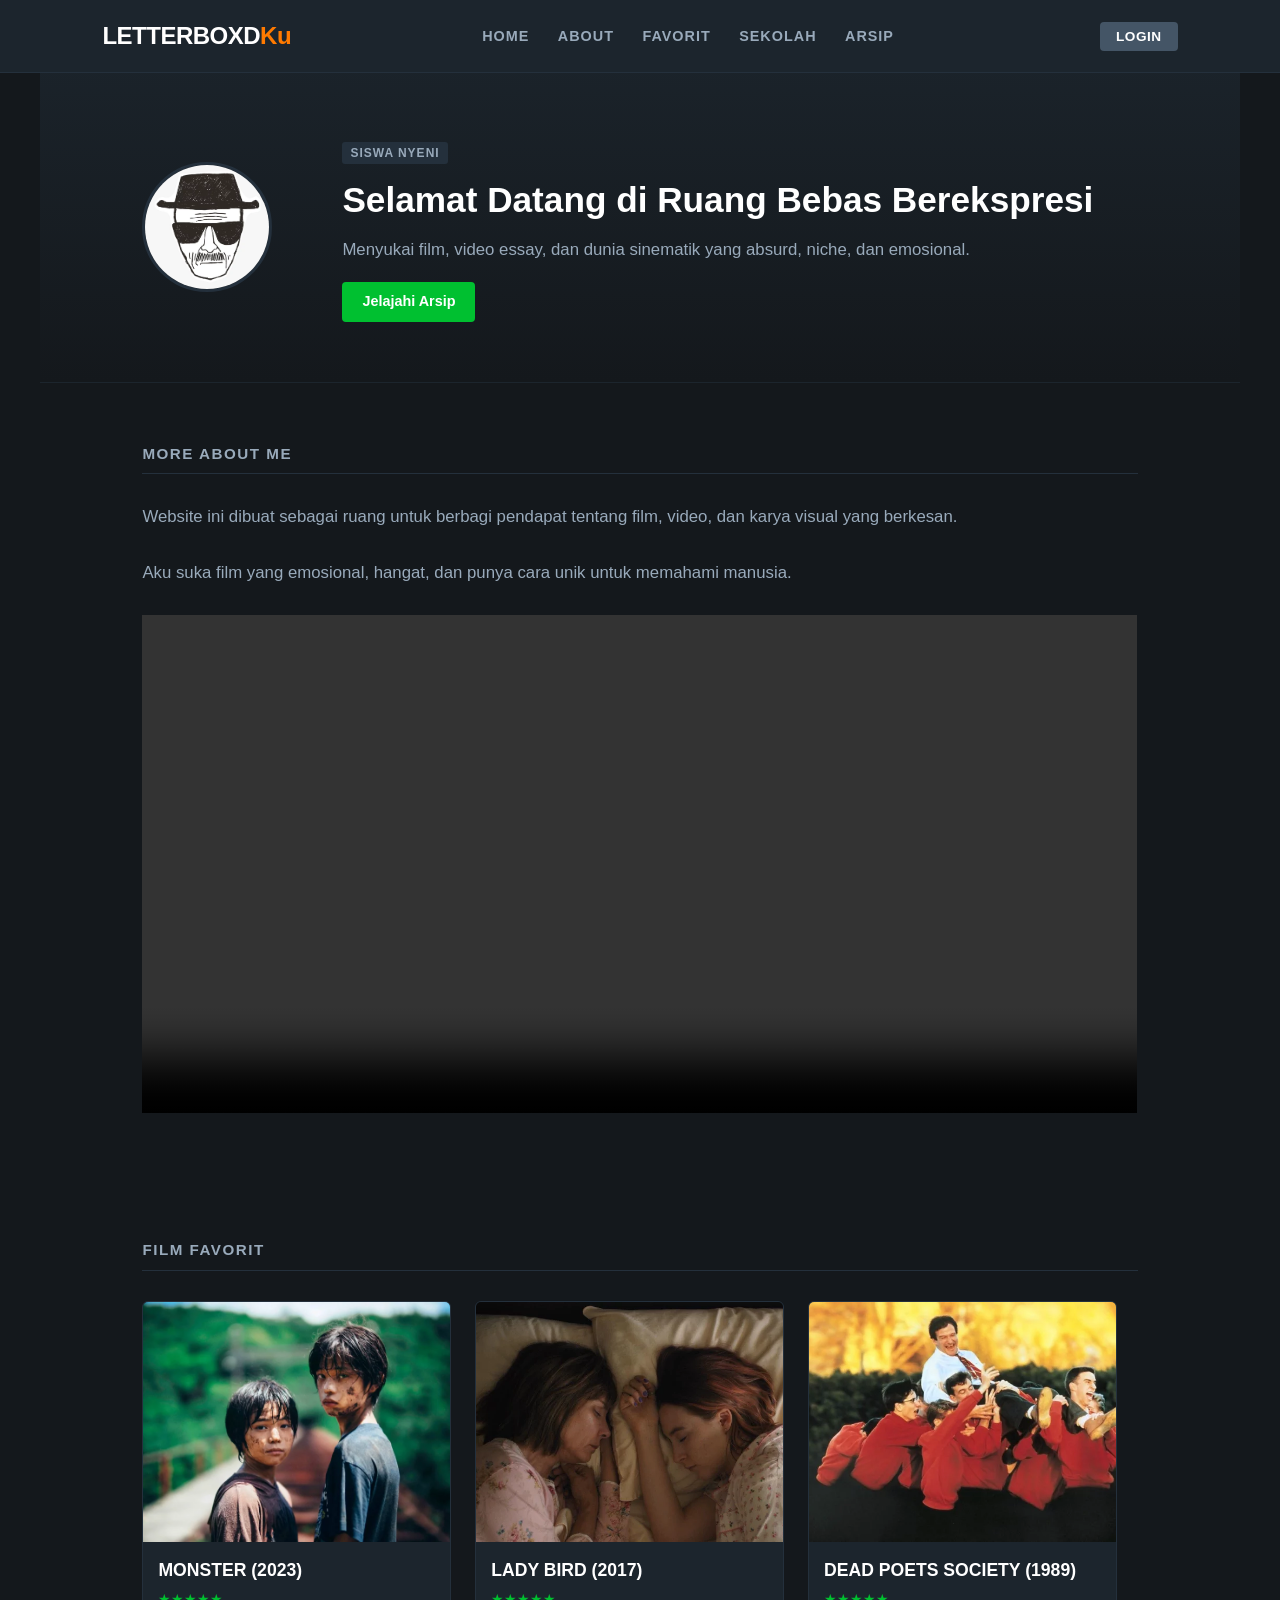
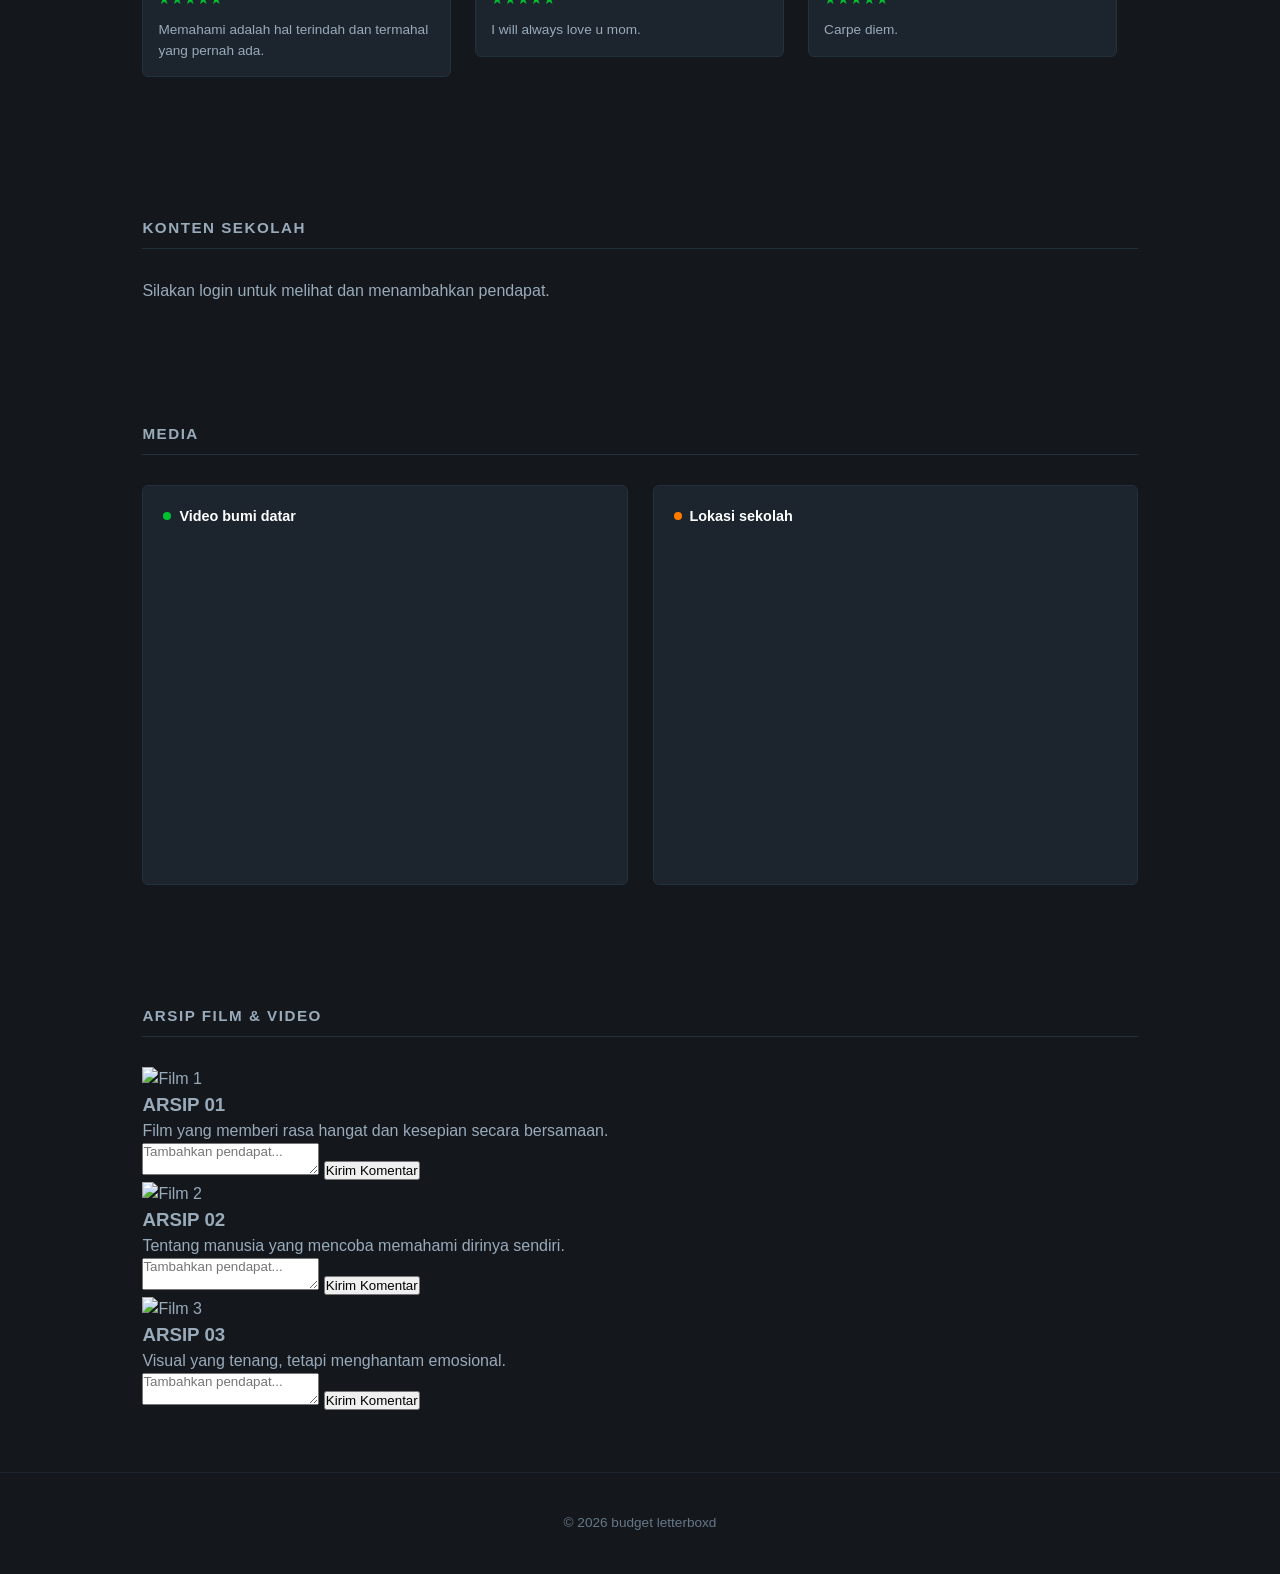
==== index.html @ bbffc4f9 "Update index.html" ====
<!DOCTYPE html>
<html lang="id">
<head>
  <meta charset="UTF-8">
  <meta name="viewport" content="width=device-width, initial-scale=1.0">
  <title>RUANG BEREKSPRESI</title>
  <link rel="stylesheet" href="style.css">
</head>
<body>

  <!-- NAVBAR -->
  <header class="navbar">

    <div class="logo">
      LETTERBOXD<span class="accent-dot">Ku</span>
    </div>

    <nav class="nav-links">
      <a href="#home">Home</a>
      <a href="#aboutme">About</a>
      <a href="#favorite">Favorit</a>
      <a href="#school">Sekolah</a>
      <a href="#archive">Arsip</a>
    </nav>

    <div class="auth-buttons">

      <span
        id="usernameDisplay"
        class="user-info"
        style="margin-right:15px;font-weight:bold;color:#ff9800;"
      ></span>

      <span id="authArea">
        <a href="login/index.html" class="btn-login">
          Login
        </a>
      </span>

    </div>

  </header>

  <!-- HERO -->
  <section id="home" class="hero-section">

    <div class="hero-container">

      <div class="hero-profile-box">
        <img
          src="assets/gambar1.jpg"
          alt="Foto Profil"
          class="profile-img"
        >
      </div>

      <div class="hero-text-box">

        <span class="badge-siswa">
          SISWA NYENI
        </span>

        <h1>
          Selamat Datang di Ruang Bebas Berekspresi
        </h1>

        <p>
          Menyukai film, video essay,
          dan dunia sinematik yang absurd,
          niche, dan emosional.
        </p>

        <a href="#archive" class="btn-primary">
          Jelajahi Arsip
        </a>

      </div>

    </div>

  </section>

  <!-- ABOUT -->
  <section id="aboutme" class="about-section">

    <div class="section-header">
      <h2>MORE ABOUT ME</h2>
    </div>

    <div class="about-content">

      <div class="about-text">
        <p>
          Website ini dibuat sebagai ruang untuk
          berbagi pendapat tentang film, video,
          dan karya visual yang berkesan.
        </p>

        <p>
          Aku suka film yang emosional,
          hangat, dan punya cara unik
          untuk memahami manusia.
        </p>
      </div>

      <div class="about-video">

        <video controls width="100%">
          <source src="assets/video1.mp4" type="video/mp4">
        </video>

      </div>

    </div>

  </section>

  <!-- FILM FAVORIT -->
  <section id="favorite" class="portfolio-section">

    <div class="section-header">
      <h2>FILM FAVORIT</h2>
    </div>

    <div class="portfolio-grid">

      <!-- CARD 1 -->
      <div class="movie-card">

        <div class="poster-wrapper">
          <img src="assets/gambar2.jpg" alt="Monster">

          <div class="poster-overlay">
            <span>Buka Detail</span>
          </div>
        </div>

        <div class="card-details">

          <h3>MONSTER (2023)</h3>

          <div class="rating-stars">
            ★★★★★
          </div>

          <p>
            Memahami adalah hal terindah
            dan termahal yang pernah ada.
          </p>

        </div>

      </div>

      <!-- CARD 2 -->
      <div class="movie-card">

        <div class="poster-wrapper">
          <img src="assets/gambar3.jpg" alt="Lady Bird">

          <div class="poster-overlay">
            <span>Buka Detail</span>
          </div>
        </div>

        <div class="card-details">

          <h3>LADY BIRD (2017)</h3>

          <div class="rating-stars">
            ★★★★★
          </div>

          <p>
            I will always love u mom.
          </p>

        </div>

      </div>

      <!-- CARD 3 -->
      <div class="movie-card">

        <div class="poster-wrapper">
          <img src="assets/gambar4.jpg" alt="Dead Poets Society">

          <div class="poster-overlay">
            <span>Buka Detail</span>
          </div>
        </div>

        <div class="card-details">

          <h3>DEAD POETS SOCIETY (1989)</h3>

          <div class="rating-stars">
            ★★★★★
          </div>

          <p>
            Carpe diem.
          </p>

        </div>

      </div>

    </div>

  </section>

  <!-- KONTEN SEKOLAH -->
  <section id="school" class="school-section">

    <div class="section-header">
      <h2>KONTEN SEKOLAH</h2>
    </div>

    <!-- kalau belum login -->
    <div id="loginWarning" class="login-warning">

      <p>
        Silakan login untuk melihat
        dan menambahkan pendapat.
      </p>

    </div>

    <!-- area login -->
    <div id="schoolArea" style="display:none;">

      <div class="school-video">

        <video controls width="100%">
          <source src="assets/video2.mp4" type="video/mp4">
        </video>

      </div>

      <div class="comment-box">

        <textarea
          id="schoolComment"
          placeholder="Tulis pendapatmu..."
        ></textarea>

        <button onclick="kirimKomentarSekolah()">
          Kirim Pendapat
        </button>

      </div>

      <div
        id="schoolCommentsList"
        class="comments-list"
      ></div>

    </div>

  </section>
  <!-- MEDIA -->
<section id="media" class="media-section">

  <div class="section-header">
    <h2>MEDIA</h2>
  </div>

  <div class="media-container">

    <!-- VIDEO -->
    <div class="media-frame">

      <h3>
        <span class="dot green"></span>
        Video bumi datar
      </h3>

      <div class="responsive-iframe">

        <iframe
          width="100%"
          height="315"
          src="https://www.youtube.com/embed/WkEpw5r_SjQ"
          title="Video Edukasi"
          frameborder="0"
          allowfullscreen
        ></iframe>

      </div>

    </div>

    <!-- MAPS -->
    <div class="media-frame">

      <h3>
        <span class="dot orange"></span>
        Lokasi sekolah
      </h3>

      <div class="responsive-iframe">

        <iframe
          src="https://www.google.com/maps/embed?pb=!1m18!1m12!1m3!1d3952.844431959954!2d110.3910398758877!3d-7.806297377501062!2m3!1f0!2f0!3f0!3m2!1i1024!2i768!4f131!3m3!1m2!1s0x2e7a5765afc739e5%3A0x9afc136372ca6bf5!2sSMA%20Negeri%208%20Yogyakarta!5e0!3m2!1sid!2sid!4v1716300000000!5m2!1sid!2sid"
          width="100%"
          height="315"
          style="border:0;"
          allowfullscreen=""
          loading="lazy"
        ></iframe>

      </div>

    </div>

  </div>

</section>

  <!-- ARSIP -->
  <section id="archive" class="archive-section">

    <div class="section-header">
      <h2>ARSIP FILM & VIDEO</h2>
    </div>

    <div class="archive-grid">

      <!-- CARD -->
      <div class="archive-card">

        <img src="assets/gambar6.jpg" alt="Film 1">

        <h3>ARSIP 01</h3>

        <p>
          Film yang memberi rasa hangat
          dan kesepian secara bersamaan.
        </p>

        <textarea
          placeholder="Tambahkan pendapat..."
        ></textarea>

        <button>Kirim Komentar</button>

      </div>

      <!-- CARD -->
      <div class="archive-card">

        <img src="assets/gambar7.jpg" alt="Film 2">

        <h3>ARSIP 02</h3>

        <p>
          Tentang manusia yang mencoba
          memahami dirinya sendiri.
        </p>

        <textarea
          placeholder="Tambahkan pendapat..."
        ></textarea>

        <button>Kirim Komentar</button>

      </div>

      <!-- CARD -->
      <div class="archive-card">

        <img src="assets/gambar8.jpg" alt="Film 3">

        <h3>ARSIP 03</h3>

        <p>
          Visual yang tenang,
          tetapi menghantam emosional.
        </p>

        <textarea
          placeholder="Tambahkan pendapat..."
        ></textarea>

        <button>Kirim Komentar</button>

      </div>

    </div>

  </section>

  <!-- FOOTER -->
  <footer class="main-footer">

    <p>
      © 2026 budget letterboxd
    </p>

  </footer>

  <!-- WELCOME -->
  <script src="login/js/welcome.js"></script>

  <!-- LOGIN CONTENT -->
  <script>

    const user = localStorage.getItem("username");

    const schoolArea =
      document.getElementById("schoolArea");

    const loginWarning =
      document.getElementById("loginWarning");

    // cek login
    if (user) {

      schoolArea.style.display = "block";
      loginWarning.style.display = "none";

    }

    // komentar dummy
    function kirimKomentarSekolah() {

      const commentInput =
        document.getElementById("schoolComment");

      const commentsList =
        document.getElementById("schoolCommentsList");

      if (commentInput.value.trim() === "") {
        return;
      }

      const comment = document.createElement("div");

      comment.classList.add("comment-item");

      comment.innerHTML = `
        <strong>${user}</strong>
        <p>${commentInput.value}</p>
      `;

      commentsList.prepend(comment);

      commentInput.value = "";

    }

  </script>

</body>
</html>
---- style.css ----
/* RESET & GLOBAL STYLES */
* {
  margin: 0;
  padding: 0;
  box-sizing: border-box;
  font-family: -apple-system, BlinkMacSystemFont, "Segoe UI", Roboto, Helvetica, Arial, sans-serif;
  scroll-behavior: smooth;
}

body {
  background-color: #14181c;
  color: #9ab;
  line-height: 1.5;
}

/* NAVBAR STYLE (Letterboxd Style) */
.navbar {
  position: fixed;
  top: 0;
  width: 100%;
  background-color: #1c252d;
  display: flex;
  justify-content: space-between;
  align-items: center;
  padding: 18px 8%;
  z-index: 9999;
  border-bottom: 1px solid #24303c;
}

.logo {
  font-size: 1.5rem;
  font-weight: 800;
  color: #ffffff;
  letter-spacing: -0.5px;
}

.accent-dot {
  color: #ff7a00;
}

.nav-links a {
  text-decoration: none;
  color: #9ab;
  margin: 0 12px;
  font-weight: 600;
  font-size: 0.9rem;
  text-transform: uppercase;
  letter-spacing: 1px;
  transition: color 0.2s;
}

.nav-links a:hover {
  color: #ffffff;
}

.auth-buttons {
  display: flex;
  align-items: center;
}

.user-info {
  color: #ffffff;
  font-size: 0.9rem;
  margin-right: 15px;
  font-weight: 500;
}

.btn-login, .nav-cta {
  background-color: #445566;
  color: #ffffff;
  text-decoration: none;
  padding: 7px 16px;
  border-radius: 4px;
  font-size: 0.85rem;
  font-weight: 600;
  text-transform: uppercase;
  letter-spacing: 0.5px;
  border: none;
  cursor: pointer;
  transition: background-color 0.2s;
}

.btn-login:hover, .nav-cta:hover {
  background-color: #556677;
}

/* HERO SECTION */
.hero-section {
  padding: 140px 8% 60px 8%;
  background: linear-gradient(180deg, #1c252d 0%, #14181c 100%);
  border-bottom: 1px solid #1c252d;
}

.hero-container {
  display: table;
  width: 100%;
}

.hero-profile-box {
  display: table-cell;
  vertical-align: middle;
  width: 160px;
}

.profile-img {
  width: 130px;
  height: 130px;
  border-radius: 50%;
  object-fit: cover;
  border: 3px solid #24303c;
}

.hero-text-box {
  display: table-cell;
  vertical-align: middle;
  padding-left: 40px;
}

.badge-siswa {
  font-size: 0.75rem;
  background-color: #24303c;
  color: #9ab;
  padding: 4px 8px;
  border-radius: 3px;
  font-weight: 700;
  letter-spacing: 1px;
}

.hero-text-box h1 {
  color: #ffffff;
  margin: 10px 0;
  font-size: 2.2rem;
  font-weight: 700;
}

.hero-text-box p {
  max-width: 700px;
  color: #9ab;
  margin-bottom: 20px;
  font-size: 1.05rem;
}

.btn-primary {
  display: inline-block;
  background-color: #00c030;
  color: #ffffff;
  text-decoration: none;
  padding: 9px 20px;
  border-radius: 4px;
  font-weight: 600;
  font-size: 0.9rem;
  transition: background-color 0.2s;
}

.btn-primary:hover {
  background-color: #00b02a;
}

/* STRUCTURAL SECTIONS */
section {
  padding: 60px 8%;
  max-width: 1200px;
  margin: 0 auto;
}

.section-header {
  border-bottom: 1px solid #24303c;
  margin-bottom: 30px;
  padding-bottom: 8px;
}

.section-header h2 {
  font-size: 0.95rem;
  color: #9ab;
  letter-spacing: 1.5px;
  font-weight: 600;
}

/* ABOUT SECTION */
.about-content {
  display: block;
}

.about-content p {
  font-size: 1.05rem;
  margin-bottom: 30px;
  max-width: 900px;
}

.skills-grid {
  background-color: #1c252d;
  padding: 25px;
  border-radius: 6px;
  border: 1px solid #24303c;
}

.skills-grid h3 {
  color: #ffffff;
  font-size: 0.9rem;
  margin-bottom: 20px;
  letter-spacing: 1px;
}

.skill-item {
  margin-bottom: 15px;
}

.skill-info {
  display: flex;
  justify-content: space-between;
  font-size: 0.85rem;
  margin-bottom: 5px;
  color: #9ab;
}

.skill-track {
  background-color: #14181c;
  height: 8px;
  border-radius: 4px;
  overflow: hidden;
}

.skill-progress {
  height: 100%;
}

.orange-bar { background-color: #e07a3e; }
.green-bar { background-color: #4b9e6b; }

/* PORTFOLIO SECTION (Letterboxd Film Grid Style) */
.portfolio-grid {
  display: block;
  text-align: left;
}

.movie-card {
  display: inline-block;
  width: 31%;
  margin-right: 2%;
  vertical-align: top;
  background-color: #1c252d;
  border-radius: 6px;
  overflow: hidden;
  border: 1px solid #24303c;
  margin-bottom: 20px;
}

.movie-card:nth-child(3n) {
  margin-right: 0;
}

.poster-wrapper {
  position: relative;
  width: 100%;
  height: 240px;
  background-color: #24303c;
  cursor: pointer;
}

.poster-wrapper img {
  width: 100%;
  height: 100%;
  object-fit: cover;
}

.poster-overlay {
  position: absolute;
  top: 0; left: 0; width: 100%; height: 100%;
  background-color: rgba(0, 192, 48, 0.2);
  display: flex;
  justify-content: center;
  align-items: center;
  opacity: 0;
  transition: opacity 0.2s;
}

.poster-wrapper:hover .poster-overlay {
  opacity: 1;
}

.poster-overlay span {
  color: #ffffff;
  background-color: rgba(20, 24, 28, 0.9);
  padding: 6px 12px;
  border-radius: 4px;
  font-size: 0.8rem;
  font-weight: 600;
}

.card-details {
  padding: 15px;
}

.card-details h3 {
  color: #ffffff;
  font-size: 1.1rem;
  margin-bottom: 5px;
}

.rating-stars {
  color: #00c030;
  font-size: 0.9rem;
  margin-bottom: 10px;
}

.heart-icon {
  color: #ff7a00;
  margin-left: 5px;
}

.card-details p {
  font-size: 0.85rem;
  color: #9ab;
}

/* MEDIA SECTION */
.media-container {
  display: flex;
  gap: 25px;
}

.media-frame {
  flex: 1;
  background-color: #1c252d;
  padding: 20px;
  border-radius: 6px;
  border: 1px solid #24303c;
}

.media-frame h3 {
  color: #ffffff;
  font-size: 0.9rem;
  margin-bottom: 15px;
  display: flex;
  align-items: center;
}

.dot {
  width: 8px;
  height: 8px;
  border-radius: 50%;
  display: inline-block;
  margin-right: 8px;
}

.dot.green { background-color: #00c030; }
.dot.orange { background-color: #ff7a00; }

.responsive-iframe {
  position: relative;
  width: 100%;
  overflow: hidden;
  border-radius: 4px;
}

/* CONTACT SECTION */
.contact-box {
  background-color: #1c252d;
  padding: 30px;
  border-radius: 6px;
  border: 1px solid #24303c;
}

.letterboxd-form {
  display: flex;
  flex-direction: column;
  gap: 15px;
}

.input-row {
  display: flex;
  gap: 15px;
}

.letterboxd-form input, .letterboxd-form textarea {
  background-color: #14181c;
  border: 1px solid #24303c;
  color: #ffffff;
  padding: 12px;
  border-radius: 4px;
  outline: none;
  font-size: 0.95rem;
}

.input-row input {
  flex: 1;
}

.letterboxd-form input:focus, .letterboxd-form textarea:focus {
  border-color: #445566;
}

.btn-submit-form {
  background-color: #00c030;
  color: white;
  border: none;
  padding: 12px;
  border-radius: 4px;
  font-weight: 600;
  cursor: pointer;
  align-self: flex-end;
  padding-left: 30px;
  padding-right: 30px;
  transition: background-color 0.2s;
}

.btn-submit-form:hover {
  background-color: #00b02a;
}

/* FOOTER */
.main-footer {
  text-align: center;
  padding: 40px 0;
  border-top: 1px solid #1c252d;
  font-size: 0.85rem;
  color: #667788;
}

/* MOBILE RESPONSIVE (Media Query) */
@media (max-width: 768px) {
  .navbar {
    flex-direction: column;
    gap: 12px;
    padding: 15px;
    position: static;
  }
  .hero-section {
    padding-top: 30px;
  }
  .hero-container, .hero-profile-box, .hero-text-box {
    display: block;
    width: 100%;
    text-align: center;
    padding-left: 0;
  }
  .profile-img {
    margin-bottom: 15px;
  }
  .movie-card {
    width: 100%;
    margin-right: 0;
  }
  .media-container {
    flex-direction: column;
  }
  .input-row {
    flex-direction: column;
  }
}
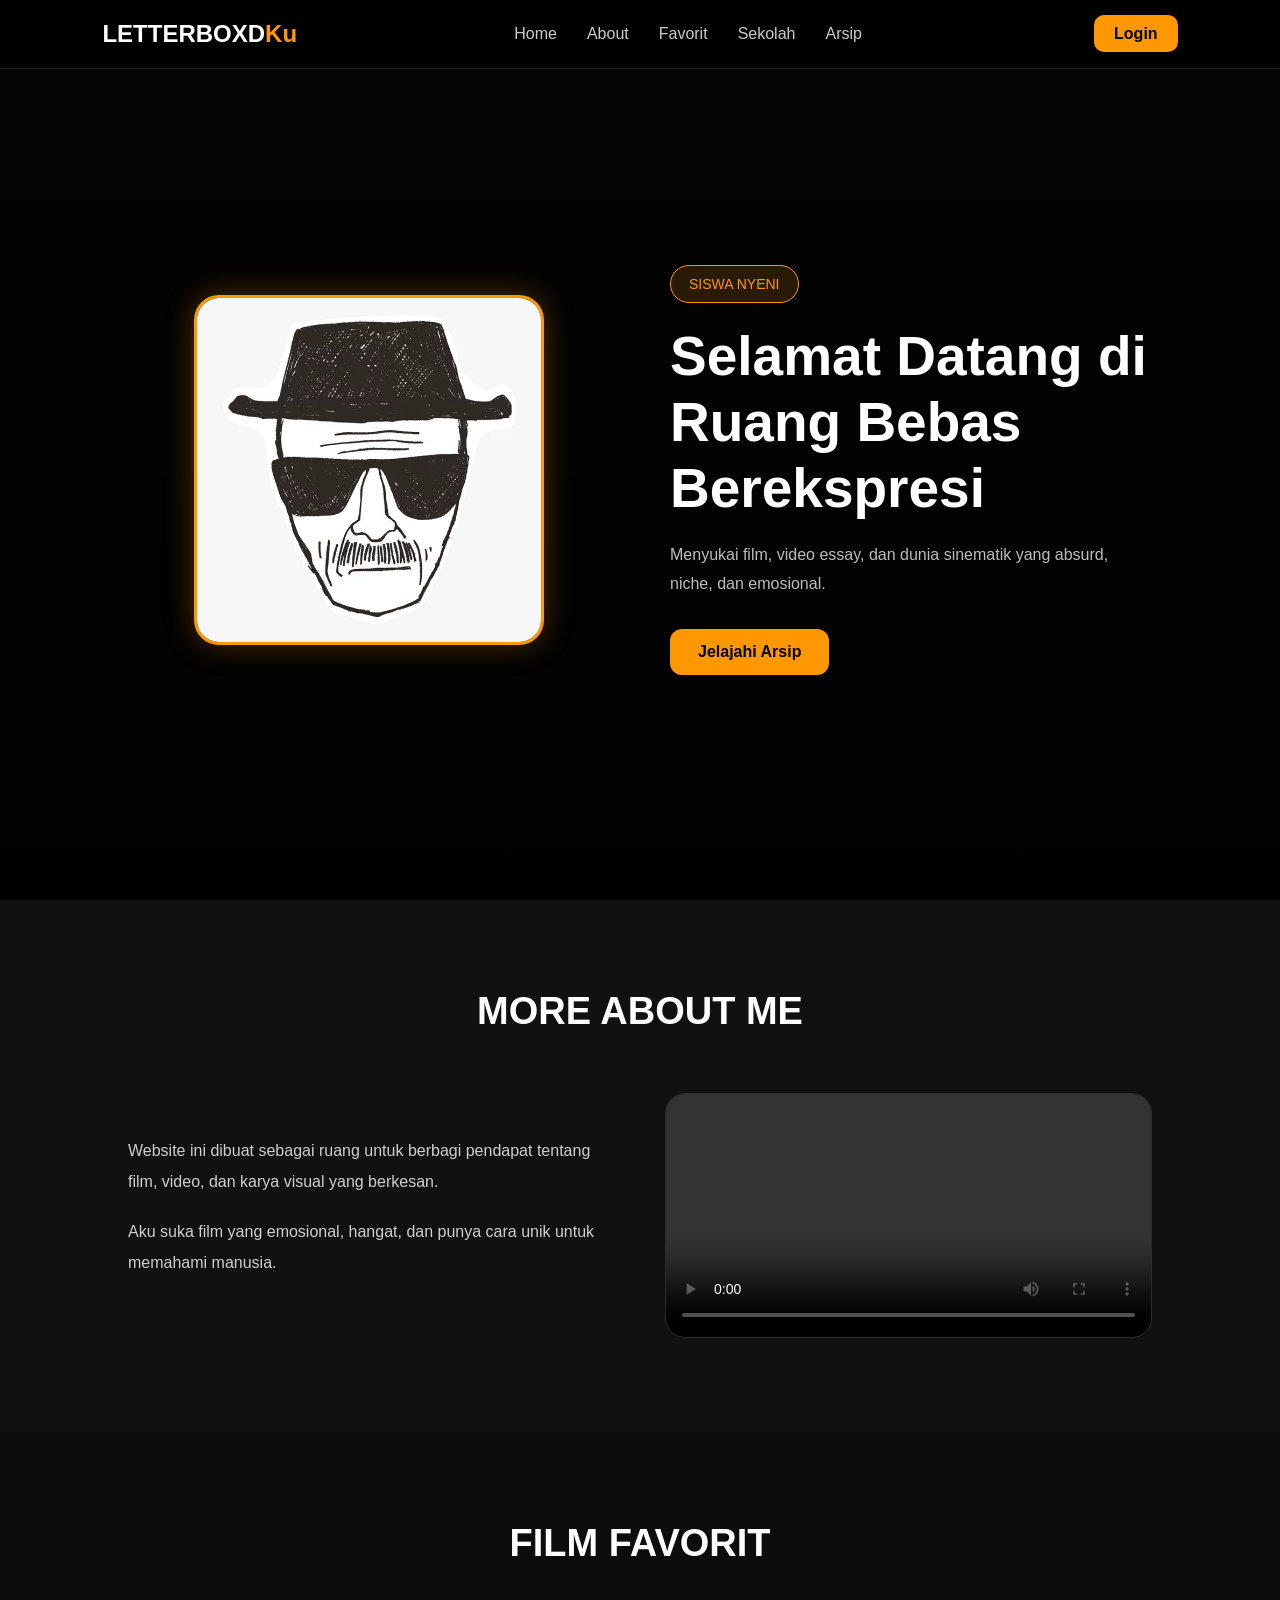
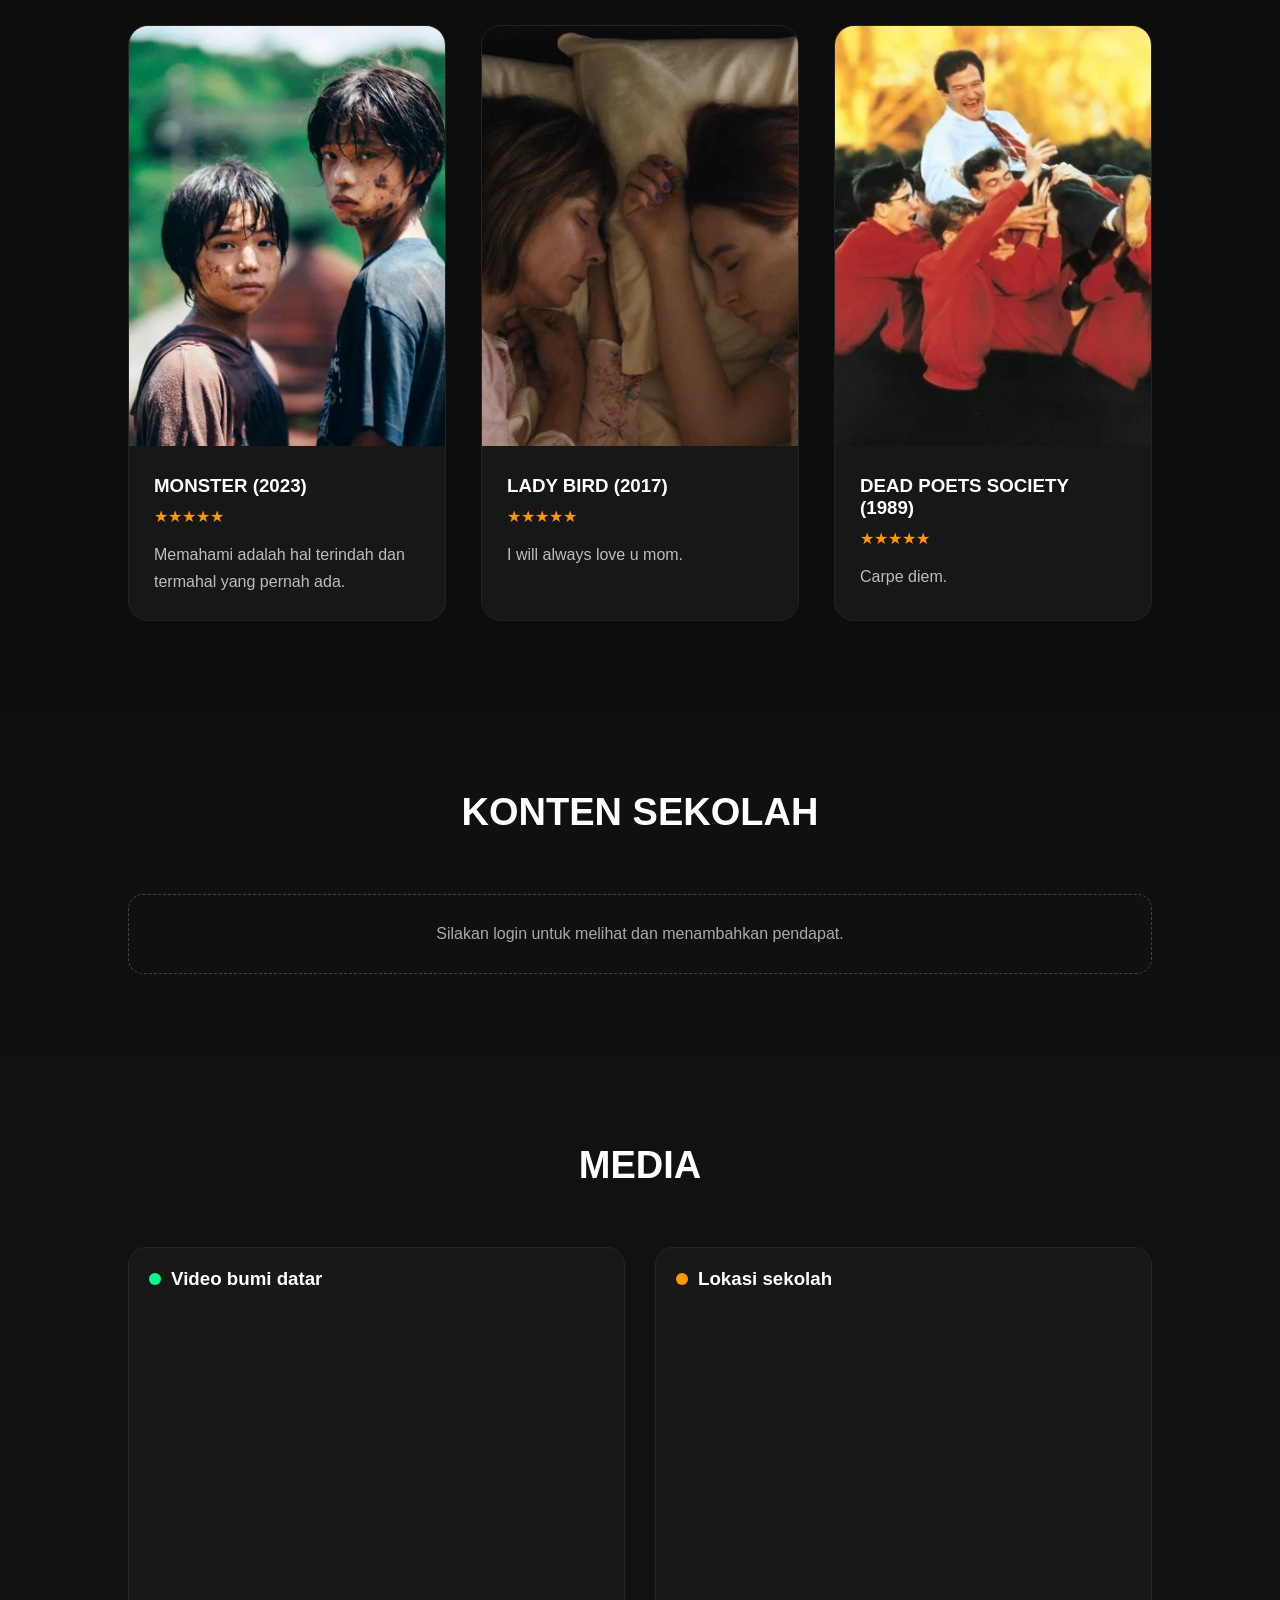
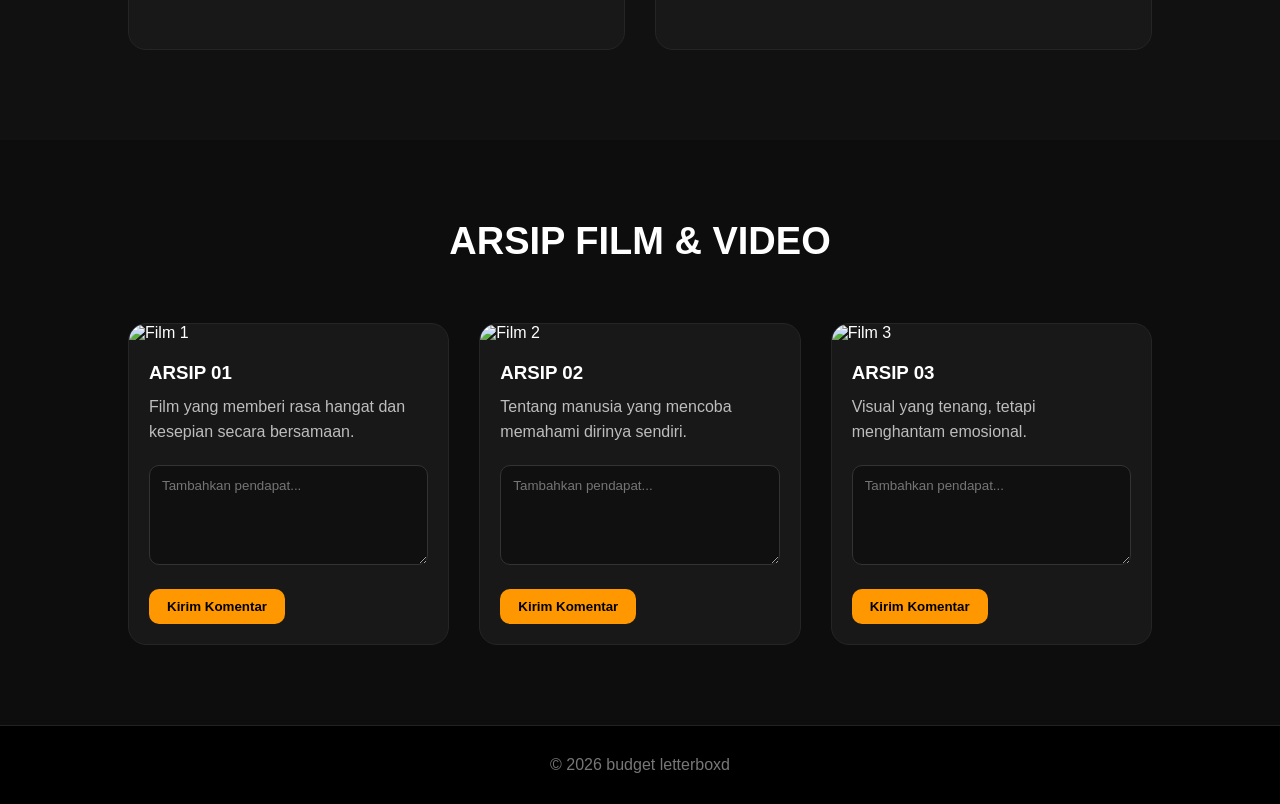
==== commit de6283bf: "Update index.html" ====
--- a/index.html
+++ b/index.html
@@ -125,89 +125,101 @@
     <div class="portfolio-grid">
 
       <!-- CARD 1 -->
-      <div class="movie-card">
-
-        <div class="poster-wrapper">
-          <img src="assets/gambar2.jpg" alt="Monster">
-
-          <div class="poster-overlay">
-            <span>Buka Detail</span>
-          </div>
-        </div>
-
-        <div class="card-details">
-
-          <h3>MONSTER (2023)</h3>
-
-          <div class="rating-stars">
-            ★★★★★
-          </div>
-
-          <p>
-            Memahami adalah hal terindah
-            dan termahal yang pernah ada.
-          </p>
-
-        </div>
-
-      </div>
+     <div class="movie-card">
+
+  <div
+    class="poster-wrapper"
+    onclick="openPopup('assets/gambar2.jpg', 'assets/suara1.mp3')"
+  >
+
+    <img src="assets/gambar2.jpg" alt="Monster">
+
+    <div class="poster-overlay">
+      <span>Buka Detail</span>
+    </div>
+
+  </div>
+
+  <div class="card-details">
+
+    <h3>MONSTER (2023)</h3>
+
+    <div class="rating-stars">
+      ★★★★★
+    </div>
+
+    <p>
+      Memahami adalah hal terindah
+      dan termahal yang pernah ada.
+    </p>
+
+  </div>
+
+</div>
 
       <!-- CARD 2 -->
-      <div class="movie-card">
-
-        <div class="poster-wrapper">
-          <img src="assets/gambar3.jpg" alt="Lady Bird">
-
-          <div class="poster-overlay">
-            <span>Buka Detail</span>
-          </div>
-        </div>
-
-        <div class="card-details">
-
-          <h3>LADY BIRD (2017)</h3>
-
-          <div class="rating-stars">
-            ★★★★★
-          </div>
-
-          <p>
-            I will always love u mom.
-          </p>
-
-        </div>
-
-      </div>
+     <div class="movie-card">
+
+  <div
+    class="poster-wrapper"
+    onclick="openPopup('assets/gambar3.jpg', 'assets/suara2.mp3')"
+  >
+
+    <img src="assets/gambar3.jpg" alt="Lady Bird">
+
+    <div class="poster-overlay">
+      <span>Buka Detail</span>
+    </div>
+
+  </div>
+
+  <div class="card-details">
+
+    <h3>LADY BIRD (2017)</h3>
+
+    <div class="rating-stars">
+      ★★★★★
+    </div>
+
+    <p>
+      I will always love u mom.
+    </p>
+
+  </div>
+
+</div>
 
       <!-- CARD 3 -->
-      <div class="movie-card">
-
-        <div class="poster-wrapper">
-          <img src="assets/gambar4.jpg" alt="Dead Poets Society">
-
-          <div class="poster-overlay">
-            <span>Buka Detail</span>
-          </div>
-        </div>
-
-        <div class="card-details">
-
-          <h3>DEAD POETS SOCIETY (1989)</h3>
-
-          <div class="rating-stars">
-            ★★★★★
-          </div>
-
-          <p>
-            Carpe diem.
-          </p>
-
-        </div>
-
-      </div>
-
-    </div>
-
+    <div class="movie-card">
+
+  <div
+    class="poster-wrapper"
+    onclick="openPopup('assets/gambar4.jpg', 'assets/suara3.mp3')"
+  >
+
+    <img src="assets/gambar4.jpg" alt="Dead Poets Society">
+
+    <div class="poster-overlay">
+      <span>Buka Detail</span>
+    </div>
+
+  </div>
+
+  <div class="card-details">
+
+    <h3>DEAD POETS SOCIETY (1989)</h3>
+
+    <div class="rating-stars">
+      ★★★★★
+    </div>
+
+    <p>
+      Carpe diem.
+    </p>
+
+  </div>
+
+</div>
   </section>
 
   <!-- KONTEN SEKOLAH -->
@@ -451,6 +463,61 @@
     }
 
   </script>
+  <!-- POPUP -->
+<div id="popupModal" class="popup-modal">
+
+  <span class="close-popup" onclick="closePopup()">
+    ×
+  </span>
+
+  <img id="popupImage" class="popup-image">
+
+  <audio id="popupAudio"></audio>
+
+</div>
+  <script>
+
+  const popupModal =
+    document.getElementById("popupModal");
+
+  const popupImage =
+    document.getElementById("popupImage");
+
+  const popupAudio =
+    document.getElementById("popupAudio");
+
+  function openPopup(imageSrc, audioSrc) {
+
+    popupModal.style.display = "flex";
+
+    popupImage.src = imageSrc;
+
+    popupAudio.src = audioSrc;
+
+    popupAudio.play();
+
+  }
+
+  function closePopup() {
+
+    popupModal.style.display = "none";
+
+    popupAudio.pause();
+
+    popupAudio.currentTime = 0;
+
+  }
+
+  // close saat klik luar gambar
+  popupModal.addEventListener("click", function(e) {
+
+    if (e.target === popupModal) {
+      closePopup();
+    }
+
+  });
+
+</script>
 
 </body>
 </html>
--- a/style.css
+++ b/style.css
@@ -1,450 +1,838 @@
-/* RESET & GLOBAL STYLES */
+/* =========================
+   GLOBAL
+========================= */
+
 * {
   margin: 0;
   padding: 0;
   box-sizing: border-box;
-  font-family: -apple-system, BlinkMacSystemFont, "Segoe UI", Roboto, Helvetica, Arial, sans-serif;
+
   scroll-behavior: smooth;
+
+  font-family: Arial, Helvetica, sans-serif;
 }
 
 body {
-  background-color: #14181c;
-  color: #9ab;
-  line-height: 1.5;
-}
-
-/* NAVBAR STYLE (Letterboxd Style) */
+
+  background: #0d0d0d;
+
+  color: white;
+
+  overflow-x: hidden;
+}
+
+a {
+  text-decoration: none;
+}
+
+/* =========================
+   NAVBAR
+========================= */
+
 .navbar {
-  position: fixed;
-  top: 0;
+
   width: 100%;
-  background-color: #1c252d;
+
+  padding: 20px 8%;
+
   display: flex;
+
   justify-content: space-between;
   align-items: center;
-  padding: 18px 8%;
-  z-index: 9999;
-  border-bottom: 1px solid #24303c;
+
+  position: fixed;
+
+  top: 0;
+
+  z-index: 1000;
+
+  background: rgba(0,0,0,0.85);
+
+  backdrop-filter: blur(10px);
+
+  border-bottom: 1px solid #1f1f1f;
 }
 
 .logo {
-  font-size: 1.5rem;
-  font-weight: 800;
-  color: #ffffff;
-  letter-spacing: -0.5px;
+
+  font-size: 24px;
+
+  font-weight: bold;
+
+  color: white;
 }
 
 .accent-dot {
-  color: #ff7a00;
+  color: #ff9800;
+}
+
+.nav-links {
+
+  display: flex;
+
+  gap: 30px;
 }
 
 .nav-links a {
-  text-decoration: none;
-  color: #9ab;
-  margin: 0 12px;
-  font-weight: 600;
-  font-size: 0.9rem;
-  text-transform: uppercase;
-  letter-spacing: 1px;
-  transition: color 0.2s;
+
+  color: #ccc;
+
+  transition: 0.3s;
 }
 
 .nav-links a:hover {
-  color: #ffffff;
-}
-
-.auth-buttons {
+  color: #ff9800;
+}
+
+.btn-login {
+
+  padding: 10px 20px;
+
+  background: #ff9800;
+
+  color: black;
+
+  border-radius: 10px;
+
+  font-weight: bold;
+
+  transition: 0.3s;
+}
+
+.btn-login:hover {
+
+  background: #ffb74d;
+
+  transform: translateY(-2px);
+}
+
+/* =========================
+   HERO
+========================= */
+
+.hero-section {
+
+  min-height: 100vh;
+
   display: flex;
+
   align-items: center;
-}
-
-.user-info {
-  color: #ffffff;
-  font-size: 0.9rem;
-  margin-right: 15px;
-  font-weight: 500;
-}
-
-.btn-login, .nav-cta {
-  background-color: #445566;
-  color: #ffffff;
-  text-decoration: none;
-  padding: 7px 16px;
-  border-radius: 4px;
-  font-size: 0.85rem;
-  font-weight: 600;
-  text-transform: uppercase;
-  letter-spacing: 0.5px;
-  border: none;
-  cursor: pointer;
-  transition: background-color 0.2s;
-}
-
-.btn-login:hover, .nav-cta:hover {
-  background-color: #556677;
-}
-
-/* HERO SECTION */
-.hero-section {
-  padding: 140px 8% 60px 8%;
-  background: linear-gradient(180deg, #1c252d 0%, #14181c 100%);
-  border-bottom: 1px solid #1c252d;
+
+  padding: 120px 10% 80px;
+
+  background:
+    linear-gradient(
+      rgba(0,0,0,0.7),
+      rgba(0,0,0,0.9)
+    );
 }
 
 .hero-container {
-  display: table;
+
   width: 100%;
+
+  display: grid;
+
+  grid-template-columns: 1fr 1fr;
+
+  gap: 60px;
+
+  align-items: center;
 }
 
 .hero-profile-box {
-  display: table-cell;
-  vertical-align: middle;
-  width: 160px;
+
+  display: flex;
+
+  justify-content: center;
 }
 
 .profile-img {
-  width: 130px;
-  height: 130px;
-  border-radius: 50%;
+
+  width: 350px;
+  height: 350px;
+
   object-fit: cover;
-  border: 3px solid #24303c;
-}
-
-.hero-text-box {
-  display: table-cell;
-  vertical-align: middle;
-  padding-left: 40px;
+
+  border-radius: 25px;
+
+  border: 3px solid #ff9800;
+
+  box-shadow: 0 0 30px rgba(255,152,0,0.3);
+}
+
+.hero-text-box h1 {
+
+  font-size: 55px;
+
+  line-height: 1.2;
+
+  margin: 20px 0;
+}
+
+.hero-text-box p {
+
+  color: #bdbdbd;
+
+  line-height: 1.8;
+
+  margin-bottom: 30px;
 }
 
 .badge-siswa {
-  font-size: 0.75rem;
-  background-color: #24303c;
-  color: #9ab;
-  padding: 4px 8px;
-  border-radius: 3px;
-  font-weight: 700;
-  letter-spacing: 1px;
-}
-
-.hero-text-box h1 {
-  color: #ffffff;
-  margin: 10px 0;
-  font-size: 2.2rem;
-  font-weight: 700;
-}
-
-.hero-text-box p {
-  max-width: 700px;
-  color: #9ab;
+
+  display: inline-block;
+
+  padding: 10px 18px;
+
+  background: rgba(255,152,0,0.15);
+
+  border: 1px solid #ff9800;
+
+  color: #ff9800;
+
+  border-radius: 30px;
+
+  font-size: 14px;
+}
+
+.btn-primary {
+
+  display: inline-block;
+
+  padding: 14px 28px;
+
+  background: #ff9800;
+
+  color: black;
+
+  font-weight: bold;
+
+  border-radius: 12px;
+
+  transition: 0.3s;
+}
+
+.btn-primary:hover {
+
+  background: #ffb74d;
+
+  transform: translateY(-3px);
+}
+
+/* =========================
+   SECTION GLOBAL
+========================= */
+
+section {
+
+  padding: 90px 10%;
+}
+
+.section-header {
+
+  text-align: center;
+
+  margin-bottom: 60px;
+}
+
+.section-header h2 {
+
+  font-size: 38px;
+
+  color: white;
+}
+
+/* =========================
+   ABOUT
+========================= */
+
+.about-section {
+
+  background: #111111;
+}
+
+.about-content {
+
+  display: grid;
+
+  grid-template-columns: 1fr 1fr;
+
+  gap: 50px;
+
+  align-items: center;
+}
+
+.about-text p {
+
+  color: #cfcfcf;
+
+  line-height: 1.9;
+
   margin-bottom: 20px;
-  font-size: 1.05rem;
-}
-
-.btn-primary {
-  display: inline-block;
-  background-color: #00c030;
-  color: #ffffff;
-  text-decoration: none;
-  padding: 9px 20px;
-  border-radius: 4px;
-  font-weight: 600;
-  font-size: 0.9rem;
-  transition: background-color 0.2s;
-}
-
-.btn-primary:hover {
-  background-color: #00b02a;
-}
-
-/* STRUCTURAL SECTIONS */
-section {
-  padding: 60px 8%;
-  max-width: 1200px;
-  margin: 0 auto;
-}
-
-.section-header {
-  border-bottom: 1px solid #24303c;
-  margin-bottom: 30px;
-  padding-bottom: 8px;
-}
-
-.section-header h2 {
-  font-size: 0.95rem;
-  color: #9ab;
-  letter-spacing: 1.5px;
-  font-weight: 600;
-}
-
-/* ABOUT SECTION */
-.about-content {
-  display: block;
-}
-
-.about-content p {
-  font-size: 1.05rem;
-  margin-bottom: 30px;
-  max-width: 900px;
-}
-
-.skills-grid {
-  background-color: #1c252d;
-  padding: 25px;
-  border-radius: 6px;
-  border: 1px solid #24303c;
-}
-
-.skills-grid h3 {
-  color: #ffffff;
-  font-size: 0.9rem;
-  margin-bottom: 20px;
-  letter-spacing: 1px;
-}
-
-.skill-item {
-  margin-bottom: 15px;
-}
-
-.skill-info {
+}
+
+.about-video video {
+
+  width: 100%;
+
+  border-radius: 20px;
+
+  border: 1px solid #2c2c2c;
+}
+
+/* =========================
+   FAVORITE FILM
+========================= */
+
+.portfolio-section {
+
+  background: #0d0d0d;
+}
+
+.portfolio-grid {
+
+  display: grid;
+
+  grid-template-columns: repeat(auto-fit, minmax(280px, 1fr));
+
+  gap: 35px;
+}
+
+.movie-card {
+
+  background: #171717;
+
+  border-radius: 20px;
+
+  overflow: hidden;
+
+  border: 1px solid #232323;
+
+  transition: 0.3s;
+}
+
+.movie-card:hover {
+
+  transform: translateY(-5px);
+
+  border-color: #ff9800;
+}
+
+.poster-wrapper {
+
+  position: relative;
+
+  overflow: hidden;
+}
+
+.poster-wrapper img {
+
+  width: 100%;
+
+  height: 420px;
+
+  object-fit: cover;
+
+  transition: 0.4s;
+}
+
+.movie-card:hover img {
+  transform: scale(1.05);
+}
+
+.poster-overlay {
+
+  position: absolute;
+
+  inset: 0;
+
+  background: rgba(0,0,0,0.6);
+
   display: flex;
-  justify-content: space-between;
-  font-size: 0.85rem;
-  margin-bottom: 5px;
-  color: #9ab;
-}
-
-.skill-track {
-  background-color: #14181c;
-  height: 8px;
-  border-radius: 4px;
-  overflow: hidden;
-}
-
-.skill-progress {
-  height: 100%;
-}
-
-.orange-bar { background-color: #e07a3e; }
-.green-bar { background-color: #4b9e6b; }
-
-/* PORTFOLIO SECTION (Letterboxd Film Grid Style) */
-.portfolio-grid {
-  display: block;
-  text-align: left;
-}
-
-.movie-card {
-  display: inline-block;
-  width: 31%;
-  margin-right: 2%;
-  vertical-align: top;
-  background-color: #1c252d;
-  border-radius: 6px;
-  overflow: hidden;
-  border: 1px solid #24303c;
-  margin-bottom: 20px;
-}
-
-.movie-card:nth-child(3n) {
-  margin-right: 0;
-}
-
-.poster-wrapper {
-  position: relative;
-  width: 100%;
-  height: 240px;
-  background-color: #24303c;
-  cursor: pointer;
-}
-
-.poster-wrapper img {
-  width: 100%;
-  height: 100%;
-  object-fit: cover;
-}
-
-.poster-overlay {
-  position: absolute;
-  top: 0; left: 0; width: 100%; height: 100%;
-  background-color: rgba(0, 192, 48, 0.2);
-  display: flex;
+
   justify-content: center;
   align-items: center;
+
   opacity: 0;
-  transition: opacity 0.2s;
-}
-
-.poster-wrapper:hover .poster-overlay {
+
+  transition: 0.3s;
+}
+
+.movie-card:hover .poster-overlay {
   opacity: 1;
 }
 
 .poster-overlay span {
-  color: #ffffff;
-  background-color: rgba(20, 24, 28, 0.9);
-  padding: 6px 12px;
-  border-radius: 4px;
-  font-size: 0.8rem;
-  font-weight: 600;
+
+  background: #ff9800;
+
+  color: black;
+
+  padding: 12px 20px;
+
+  border-radius: 10px;
+
+  font-weight: bold;
 }
 
 .card-details {
+
+  padding: 25px;
+}
+
+.card-details h3 {
+
+  margin-bottom: 10px;
+}
+
+.rating-stars {
+
+  color: #ff9800;
+
+  margin-bottom: 15px;
+}
+
+.card-details p {
+
+  color: #bdbdbd;
+
+  line-height: 1.7;
+}
+
+/* =========================
+   MEDIA
+========================= */
+
+.media-section {
+
+  background: #111111;
+}
+
+.media-container {
+
+  display: grid;
+
+  grid-template-columns: repeat(auto-fit, minmax(320px, 1fr));
+
+  gap: 30px;
+}
+
+.media-frame {
+
+  background: #181818;
+
+  border: 1px solid #252525;
+
+  border-radius: 18px;
+
+  overflow: hidden;
+
+  padding: 20px;
+}
+
+.media-frame h3 {
+
+  margin-bottom: 20px;
+
+  display: flex;
+
+  align-items: center;
+
+  gap: 10px;
+}
+
+.dot {
+
+  width: 12px;
+  height: 12px;
+
+  border-radius: 50%;
+}
+
+.green {
+  background: #00ff88;
+}
+
+.orange {
+  background: #ff9800;
+}
+
+.responsive-iframe {
+
+  overflow: hidden;
+
+  border-radius: 15px;
+}
+
+/* =========================
+   FOOTER
+========================= */
+
+.main-footer {
+
+  padding: 30px;
+
+  text-align: center;
+
+  border-top: 1px solid #222;
+
+  background: black;
+
+  color: #777;
+}
+
+/* =========================
+   RESPONSIVE
+========================= */
+
+@media(max-width: 900px) {
+
+  .hero-container,
+  .about-content {
+
+    grid-template-columns: 1fr;
+  }
+
+  .hero-text-box h1 {
+    font-size: 40px;
+  }
+
+  .profile-img {
+
+    width: 280px;
+    height: 280px;
+  }
+
+  .nav-links {
+    display: none;
+  }
+}
+
+
+
+/* ===== COMMENT SECTION ===== */
+
+.comment-box {
+  margin-top: 20px;
+}
+
+.comment-box textarea {
+
+  width: 100%;
+  min-height: 120px;
+
+  background: #1a1a1a;
+  color: white;
+
+  border: 1px solid #333;
+  border-radius: 12px;
+
   padding: 15px;
-}
-
-.card-details h3 {
-  color: #ffffff;
-  font-size: 1.1rem;
-  margin-bottom: 5px;
-}
-
-.rating-stars {
-  color: #00c030;
-  font-size: 0.9rem;
-  margin-bottom: 10px;
-}
-
-.heart-icon {
-  color: #ff7a00;
-  margin-left: 5px;
-}
-
-.card-details p {
-  font-size: 0.85rem;
-  color: #9ab;
-}
-
-/* MEDIA SECTION */
-.media-container {
-  display: flex;
-  gap: 25px;
-}
-
-.media-frame {
-  flex: 1;
-  background-color: #1c252d;
-  padding: 20px;
-  border-radius: 6px;
-  border: 1px solid #24303c;
-}
-
-.media-frame h3 {
-  color: #ffffff;
-  font-size: 0.9rem;
+
+  resize: vertical;
+
+  font-size: 15px;
+
+  outline: none;
+
+  transition: 0.3s;
+}
+
+.comment-box textarea:focus {
+  border-color: #ff9800;
+}
+
+.comment-box button {
+
+  margin-top: 15px;
+
+  padding: 12px 22px;
+
+  background: #ff9800;
+  color: black;
+
+  border: none;
+  border-radius: 10px;
+
+  font-weight: bold;
+  cursor: pointer;
+
+  transition: 0.3s;
+}
+
+.comment-box button:hover {
+
+  background: #ffb547;
+  transform: translateY(-2px);
+
+}
+
+/* ===== COMMENT ITEM ===== */
+
+.comments-list {
+  margin-top: 25px;
+}
+
+.comment-item {
+
+  background: #1b1b1b;
+
+  border: 1px solid #2c2c2c;
+
+  border-radius: 14px;
+
+  padding: 18px;
+
   margin-bottom: 15px;
-  display: flex;
+
+  animation: fadeUp 0.4s ease;
+}
+
+.comment-item strong {
+
+  color: #ff9800;
+
+  display: block;
+
+  margin-bottom: 8px;
+
+  font-size: 15px;
+}
+
+.comment-item p {
+
+  color: #ddd;
+
+  line-height: 1.6;
+
+  font-size: 14px;
+}
+
+/* ===== SCHOOL SECTION ===== */
+
+.school-section {
+
+  padding: 80px 10%;
+
+  background: #101010;
+}
+
+.login-warning {
+
+  text-align: center;
+
+  padding: 30px;
+
+  border: 1px dashed #444;
+
+  border-radius: 15px;
+
+  color: #aaa;
+
+  margin-top: 30px;
+}
+
+/* ===== ARCHIVE ===== */
+
+.archive-section {
+
+  padding: 80px 10%;
+
+  background: #0d0d0d;
+}
+
+.archive-grid {
+
+  display: grid;
+
+  grid-template-columns: repeat(auto-fit, minmax(280px, 1fr));
+
+  gap: 30px;
+}
+
+.archive-card {
+
+  background: #181818;
+
+  border-radius: 18px;
+
+  overflow: hidden;
+
+  border: 1px solid #252525;
+
+  transition: 0.3s;
+}
+
+.archive-card:hover {
+
+  transform: translateY(-5px);
+
+  border-color: #ff9800;
+}
+
+.archive-card img {
+
+  width: 100%;
+  height: 400px;
+
+  object-fit: cover;
+}
+
+.archive-card h3 {
+
+  padding: 20px 20px 10px;
+
+  color: white;
+}
+
+.archive-card p {
+
+  padding: 0 20px 20px;
+
+  color: #bdbdbd;
+
+  line-height: 1.6;
+}
+
+.archive-card textarea {
+
+  width: calc(100% - 40px);
+
+  margin: 0 20px;
+
+  min-height: 100px;
+
+  background: #101010;
+
+  color: white;
+
+  border: 1px solid #333;
+
+  border-radius: 10px;
+
+  padding: 12px;
+
+  resize: vertical;
+}
+
+.archive-card button {
+
+  margin: 20px;
+
+  padding: 10px 18px;
+
+  border: none;
+
+  border-radius: 10px;
+
+  background: #ff9800;
+
+  color: black;
+
+  font-weight: bold;
+
+  cursor: pointer;
+}
+
+/* ===== ANIMATION ===== */
+
+@keyframes fadeUp {
+
+  from {
+    opacity: 0;
+    transform: translateY(10px);
+  }
+
+  to {
+    opacity: 1;
+    transform: translateY(0);
+  }
+}
+/* =========================
+   POPUP MODAL
+========================= */
+
+.popup-modal {
+
+  position: fixed;
+
+  inset: 0;
+
+  background: rgba(0,0,0,0.92);
+
+  display: none;
+
+  justify-content: center;
   align-items: center;
-}
-
-.dot {
-  width: 8px;
-  height: 8px;
-  border-radius: 50%;
-  display: inline-block;
-  margin-right: 8px;
-}
-
-.dot.green { background-color: #00c030; }
-.dot.orange { background-color: #ff7a00; }
-
-.responsive-iframe {
-  position: relative;
-  width: 100%;
-  overflow: hidden;
-  border-radius: 4px;
-}
-
-/* CONTACT SECTION */
-.contact-box {
-  background-color: #1c252d;
-  padding: 30px;
-  border-radius: 6px;
-  border: 1px solid #24303c;
-}
-
-.letterboxd-form {
-  display: flex;
-  flex-direction: column;
-  gap: 15px;
-}
-
-.input-row {
-  display: flex;
-  gap: 15px;
-}
-
-.letterboxd-form input, .letterboxd-form textarea {
-  background-color: #14181c;
-  border: 1px solid #24303c;
-  color: #ffffff;
-  padding: 12px;
-  border-radius: 4px;
-  outline: none;
-  font-size: 0.95rem;
-}
-
-.input-row input {
-  flex: 1;
-}
-
-.letterboxd-form input:focus, .letterboxd-form textarea:focus {
-  border-color: #445566;
-}
-
-.btn-submit-form {
-  background-color: #00c030;
+
+  z-index: 9999;
+
+  animation: fadeIn 0.3s ease;
+}
+
+.popup-image {
+
+  max-width: 85%;
+
+  max-height: 85vh;
+
+  border-radius: 20px;
+
+  border: 3px solid #ff9800;
+
+  box-shadow: 0 0 40px rgba(255,152,0,0.4);
+
+  animation: zoomIn 0.3s ease;
+}
+
+.close-popup {
+
+  position: absolute;
+
+  top: 30px;
+  right: 40px;
+
+  font-size: 45px;
+
   color: white;
-  border: none;
-  padding: 12px;
-  border-radius: 4px;
-  font-weight: 600;
+
   cursor: pointer;
-  align-self: flex-end;
-  padding-left: 30px;
-  padding-right: 30px;
-  transition: background-color 0.2s;
-}
-
-.btn-submit-form:hover {
-  background-color: #00b02a;
-}
-
-/* FOOTER */
-.main-footer {
-  text-align: center;
-  padding: 40px 0;
-  border-top: 1px solid #1c252d;
-  font-size: 0.85rem;
-  color: #667788;
-}
-
-/* MOBILE RESPONSIVE (Media Query) */
-@media (max-width: 768px) {
-  .navbar {
-    flex-direction: column;
-    gap: 12px;
-    padding: 15px;
-    position: static;
-  }
-  .hero-section {
-    padding-top: 30px;
-  }
-  .hero-container, .hero-profile-box, .hero-text-box {
-    display: block;
-    width: 100%;
-    text-align: center;
-    padding-left: 0;
-  }
-  .profile-img {
-    margin-bottom: 15px;
-  }
-  .movie-card {
-    width: 100%;
-    margin-right: 0;
-  }
-  .media-container {
-    flex-direction: column;
-  }
-  .input-row {
-    flex-direction: column;
-  }
-}
+
+  transition: 0.3s;
+}
+
+.close-popup:hover {
+
+  color: #ff9800;
+
+  transform: rotate(90deg);
+}
+
+/* =========================
+   ANIMATION
+========================= */
+
+@keyframes fadeIn {
+
+  from {
+    opacity: 0;
+  }
+
+  to {
+    opacity: 1;
+  }
+}
+
+@keyframes zoomIn {
+
+  from {
+    transform: scale(0.8);
+    opacity: 0;
+  }
+
+  to {
+    transform: scale(1);
+    opacity: 1;
+  }
+}
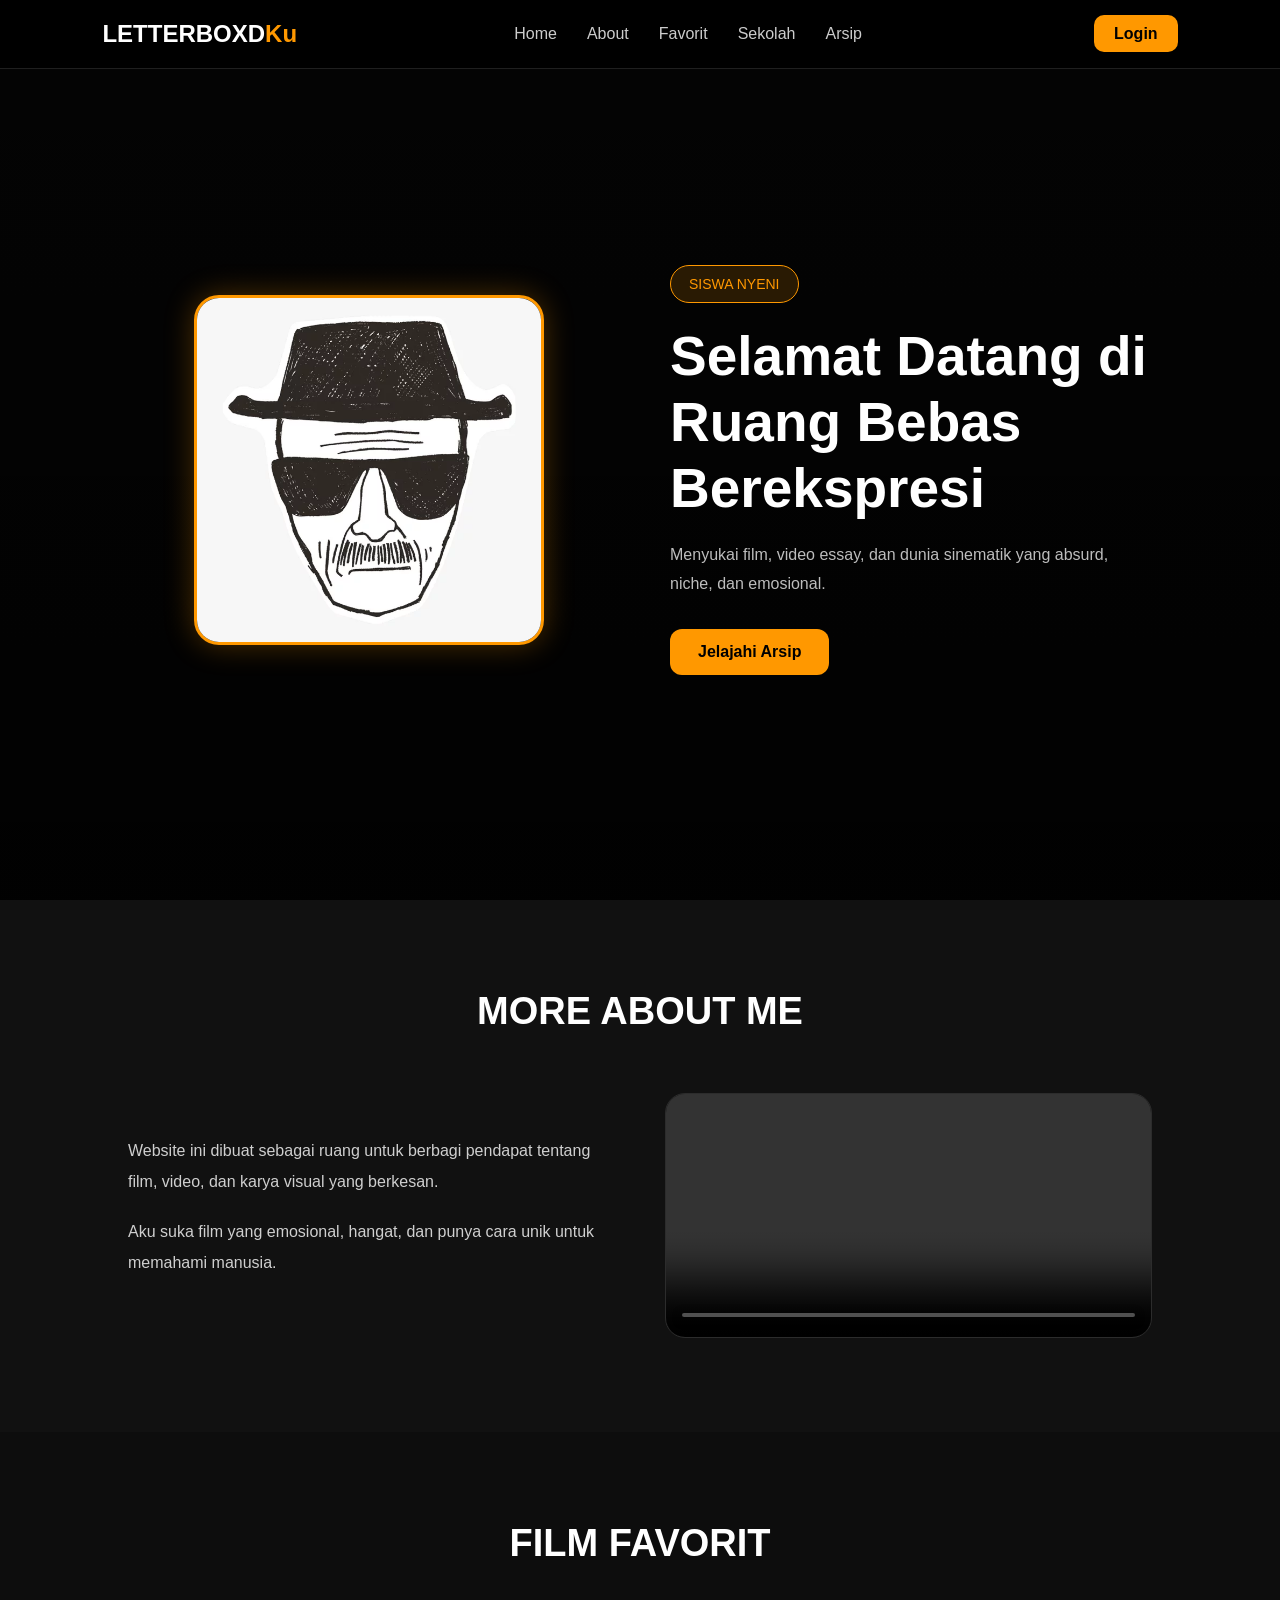
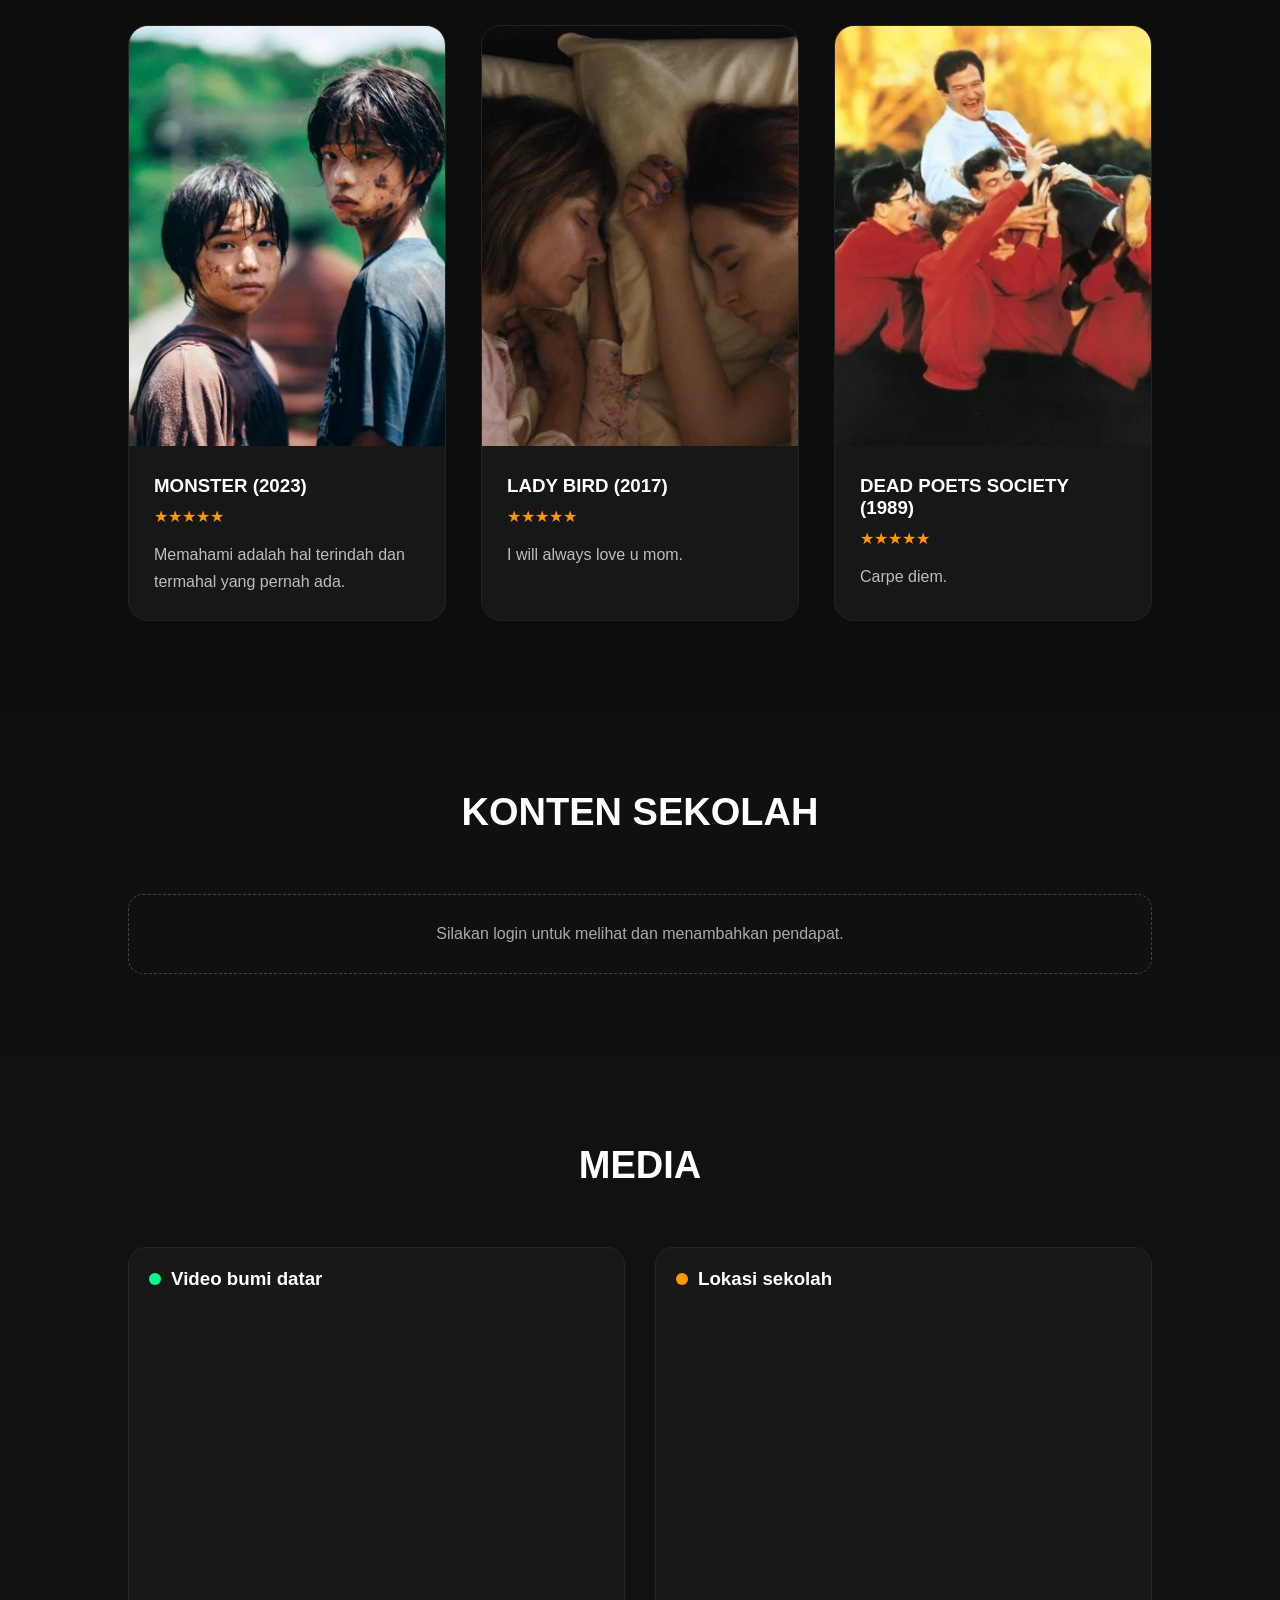
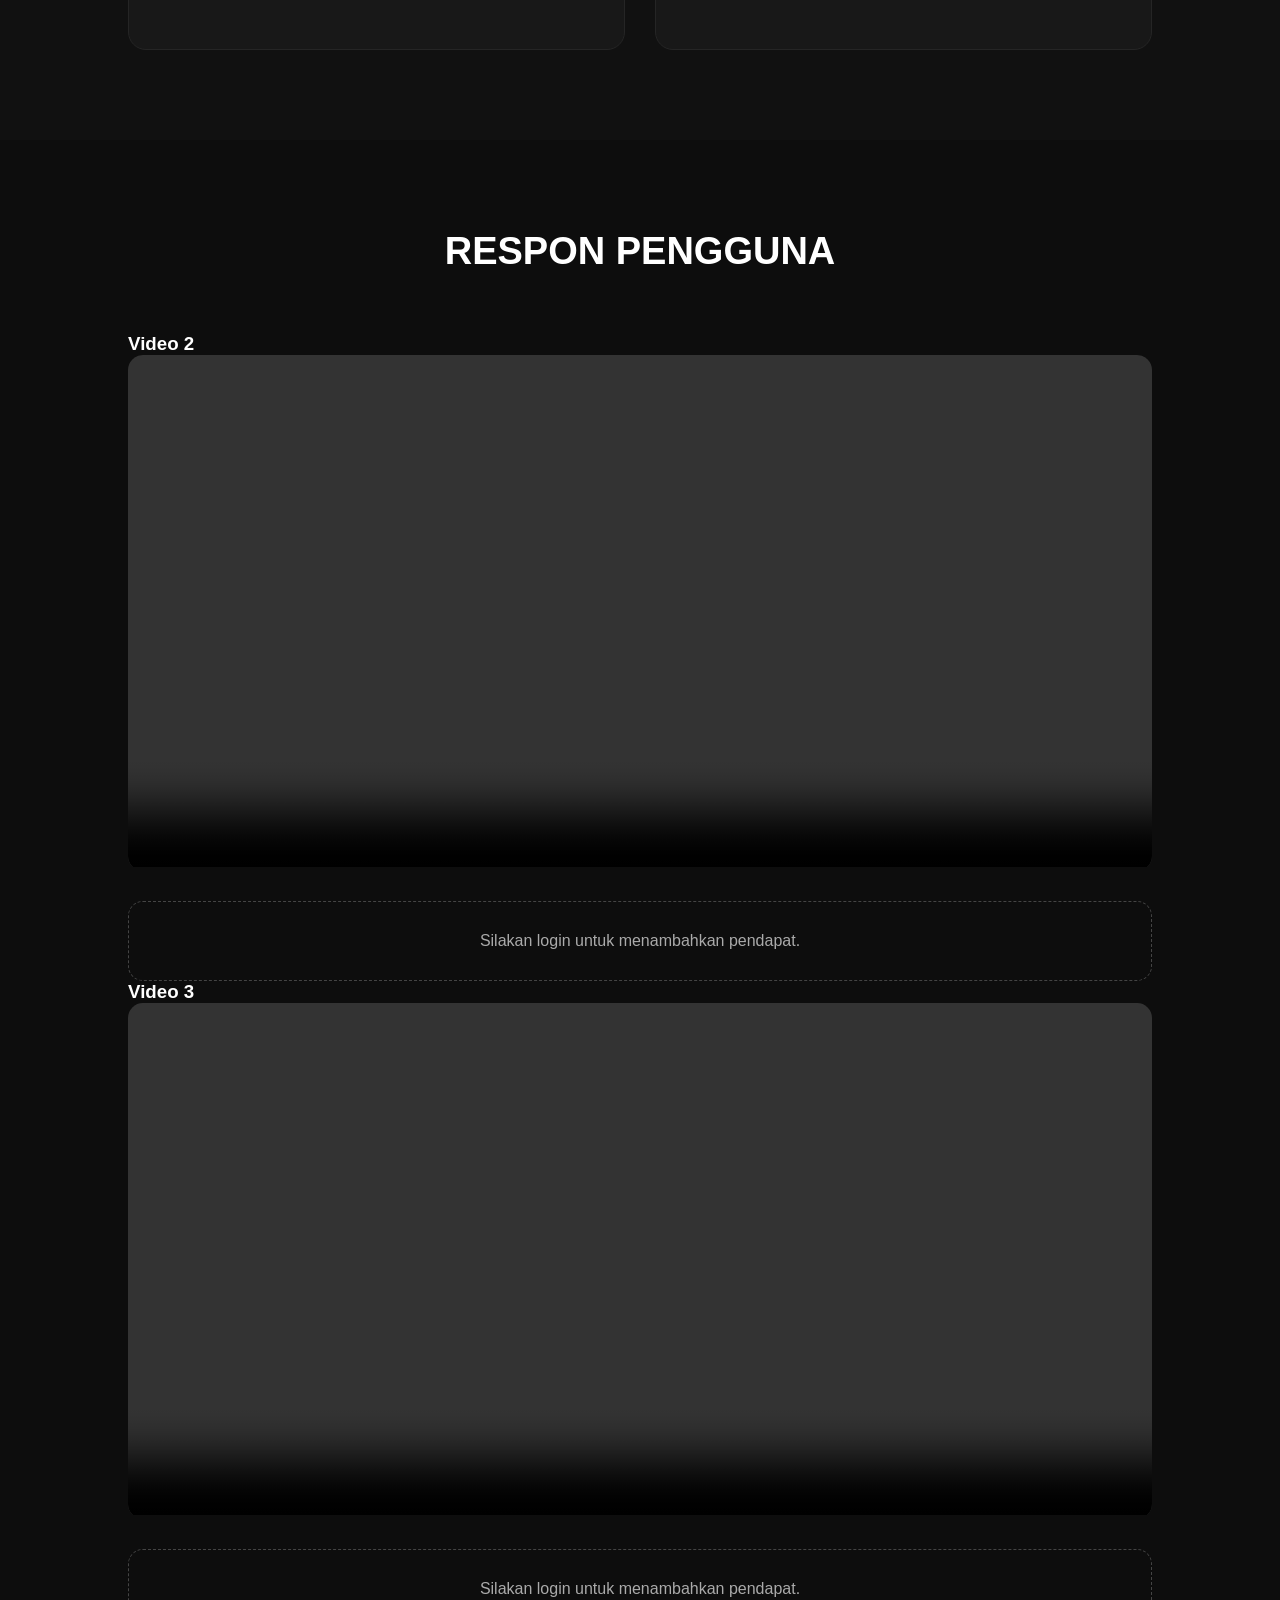
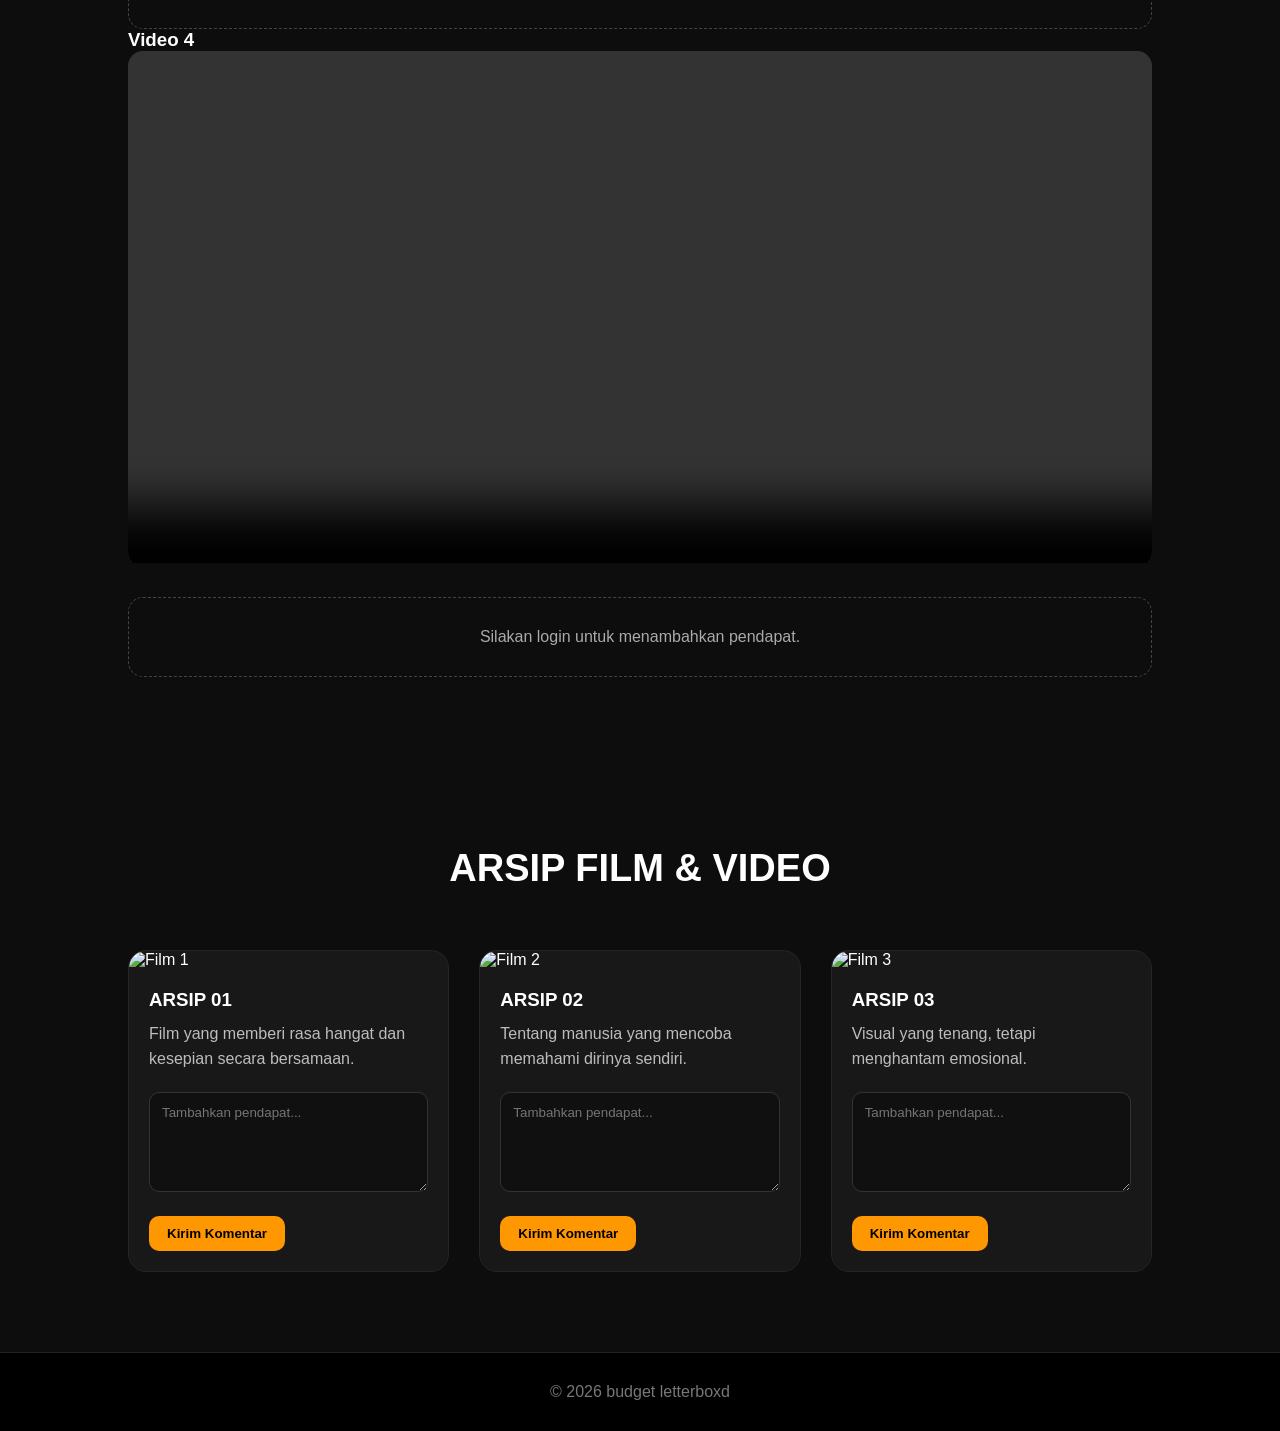
==== commit 4362d27e: "Update index.html" ====
--- a/index.html
+++ b/index.html
@@ -124,101 +124,46 @@
 
     <div class="portfolio-grid">
 
-      <!-- CARD 1 -->
-     <div class="movie-card">
-
-  <div
-    class="poster-wrapper"
-    onclick="openPopup('assets/gambar2.jpg', 'assets/suara1.mp3')"
-  >
-
+<div class="movie-card">
+  <div class="poster-wrapper" onclick="openPopup('assets/gambar2.jpg', 'assets/suara1.mp3', 'Subtitle suara 1: komentar singkat untuk poster ini.')">
     <img src="assets/gambar2.jpg" alt="Monster">
-
     <div class="poster-overlay">
       <span>Buka Detail</span>
     </div>
-
-  </div>
-
+  </div>
   <div class="card-details">
-
     <h3>MONSTER (2023)</h3>
-
-    <div class="rating-stars">
-      ★★★★★
-    </div>
-
-    <p>
-      Memahami adalah hal terindah
-      dan termahal yang pernah ada.
-    </p>
-
-  </div>
-
+    <div class="rating-stars">★★★★★</div>
+    <p>Memahami adalah hal terindah dan termahal yang pernah ada.</p>
+  </div>
 </div>
 
-      <!-- CARD 2 -->
-     <div class="movie-card">
-
-  <div
-    class="poster-wrapper"
-    onclick="openPopup('assets/gambar3.jpg', 'assets/suara2.mp3')"
-  >
-
+<div class="movie-card">
+  <div class="poster-wrapper" onclick="openPopup('assets/gambar3.jpg', 'assets/suara2.mp3', 'Subtitle suara 2: ini adalah reaksi kedua yang muncul saat poster dibuka.')">
     <img src="assets/gambar3.jpg" alt="Lady Bird">
-
     <div class="poster-overlay">
       <span>Buka Detail</span>
     </div>
-
-  </div>
-
+  </div>
   <div class="card-details">
-
     <h3>LADY BIRD (2017)</h3>
-
-    <div class="rating-stars">
-      ★★★★★
-    </div>
-
-    <p>
-      I will always love u mom.
-    </p>
-
-  </div>
-
+    <div class="rating-stars">★★★★★</div>
+    <p>I will always love u mom.</p>
+  </div>
 </div>
 
-      <!-- CARD 3 -->
-    <div class="movie-card">
-
-  <div
-    class="poster-wrapper"
-    onclick="openPopup('assets/gambar4.jpg', 'assets/suara3.mp3')"
-  >
-
+<div class="movie-card">
+  <div class="poster-wrapper" onclick="openPopup('assets/gambar4.jpg', 'assets/suara3.mp3', 'Subtitle suara 3: teks pendukung untuk suara ketiga.')">
     <img src="assets/gambar4.jpg" alt="Dead Poets Society">
-
     <div class="poster-overlay">
       <span>Buka Detail</span>
     </div>
-
-  </div>
-
+  </div>
   <div class="card-details">
-
     <h3>DEAD POETS SOCIETY (1989)</h3>
-
-    <div class="rating-stars">
-      ★★★★★
-    </div>
-
-    <p>
-      Carpe diem.
-    </p>
-
-  </div>
-
+    <div class="rating-stars">★★★★★</div>
+    <p>Carpe diem.</p>
+  </div>
 </div>
   </section>
 
@@ -330,6 +275,73 @@
 
 </section>
 
+  <section id="responses" class="responses-section">
+  <div class="section-header">
+    <h2>RESPON PENGGUNA</h2>
+  </div>
+
+  <div class="response-grid">
+
+    <article class="response-card">
+      <h3>Video 2</h3>
+      <div class="responsive-iframe">
+        <video controls width="100%">
+          <source src="assets/video2.mp4" type="video/mp4">
+        </video>
+      </div>
+
+      <div id="loginWarning2" class="login-warning">
+        Silakan login untuk menambahkan pendapat.
+      </div>
+
+      <div id="responseArea2" class="response-area" style="display:none;">
+        <textarea id="comment2" placeholder="Tulis pendapatmu tentang video 2..."></textarea>
+        <button onclick="kirimKomentar(2)">Kirim Pendapat</button>
+        <div id="comments2" class="comments-list"></div>
+      </div>
+    </article>
+
+    <article class="response-card">
+      <h3>Video 3</h3>
+      <div class="responsive-iframe">
+        <video controls width="100%">
+          <source src="assets/video3.mp4" type="video/mp4">
+        </video>
+      </div>
+
+      <div id="loginWarning3" class="login-warning">
+        Silakan login untuk menambahkan pendapat.
+      </div>
+
+      <div id="responseArea3" class="response-area" style="display:none;">
+        <textarea id="comment3" placeholder="Tulis pendapatmu tentang video 3..."></textarea>
+        <button onclick="kirimKomentar(3)">Kirim Pendapat</button>
+        <div id="comments3" class="comments-list"></div>
+      </div>
+    </article>
+
+    <article class="response-card">
+      <h3>Video 4</h3>
+      <div class="responsive-iframe">
+        <video controls width="100%">
+          <source src="assets/video4.mp4" type="video/mp4">
+        </video>
+      </div>
+
+      <div id="loginWarning4" class="login-warning">
+        Silakan login untuk menambahkan pendapat.
+      </div>
+
+      <div id="responseArea4" class="response-area" style="display:none;">
+        <textarea id="comment4" placeholder="Tulis pendapatmu tentang video 4..."></textarea>
+        <button onclick="kirimKomentar(4)">Kirim Pendapat</button>
+        <div id="comments4" class="comments-list"></div>
+      </div>
+    </article>
+
+  </div>
+</section>
+
   <!-- ARSIP -->
   <section id="archive" class="archive-section">
 
@@ -463,61 +475,68 @@
     }
 
   </script>
-  <!-- POPUP -->
-<div id="popupModal" class="popup-modal">
-
-  <span class="close-popup" onclick="closePopup()">
-    ×
-  </span>
-
-  <img id="popupImage" class="popup-image">
-
-  <audio id="popupAudio"></audio>
-
-</div>
+  <!-- POPUP MODAL -->
+  <div id="popupModal" class="popup-modal">
+
+    <span class="close-popup" onclick="closePopup()">
+      ×
+    </span>
+
+    <div class="popup-content">
+
+      <img id="popupImage" class="popup-image">
+
+      <p id="popupSubtitle" class="popup-subtitle"></p>
+
+      <audio id="popupAudio"></audio>
+
+    </div>
+
+  </div>
+
+  <!-- SCRIPT -->
   <script>
 
-  const popupModal =
-    document.getElementById("popupModal");
-
-  const popupImage =
-    document.getElementById("popupImage");
-
-  const popupAudio =
-    document.getElementById("popupAudio");
-
-  function openPopup(imageSrc, audioSrc) {
-
-    popupModal.style.display = "flex";
-
-    popupImage.src = imageSrc;
-
-    popupAudio.src = audioSrc;
-
-    popupAudio.play();
-
-  }
-
-  function closePopup() {
-
-    popupModal.style.display = "none";
-
-    popupAudio.pause();
-
-    popupAudio.currentTime = 0;
-
-  }
-
-  // close saat klik luar gambar
-  popupModal.addEventListener("click", function(e) {
-
-    if (e.target === popupModal) {
-      closePopup();
+    const popupModal =
+      document.getElementById("popupModal");
+
+    const popupImage =
+      document.getElementById("popupImage");
+
+    const popupAudio =
+      document.getElementById("popupAudio");
+
+    const popupSubtitle =
+      document.getElementById("popupSubtitle");
+
+    function openPopup(imageSrc, audioSrc, subtitleText) {
+
+      popupModal.style.display = "flex";
+
+      popupImage.src = imageSrc;
+
+      popupAudio.src = audioSrc;
+
+      popupSubtitle.textContent = subtitleText;
+
+      popupAudio.play();
+
     }
 
-  });
-
-</script>
+    function closePopup() {
+
+      popupModal.style.display = "none";
+
+      popupAudio.pause();
+
+      popupAudio.currentTime = 0;
+
+    }
+
+  </script>
 
 </body>
 </html>
+
+</body>
+</html>
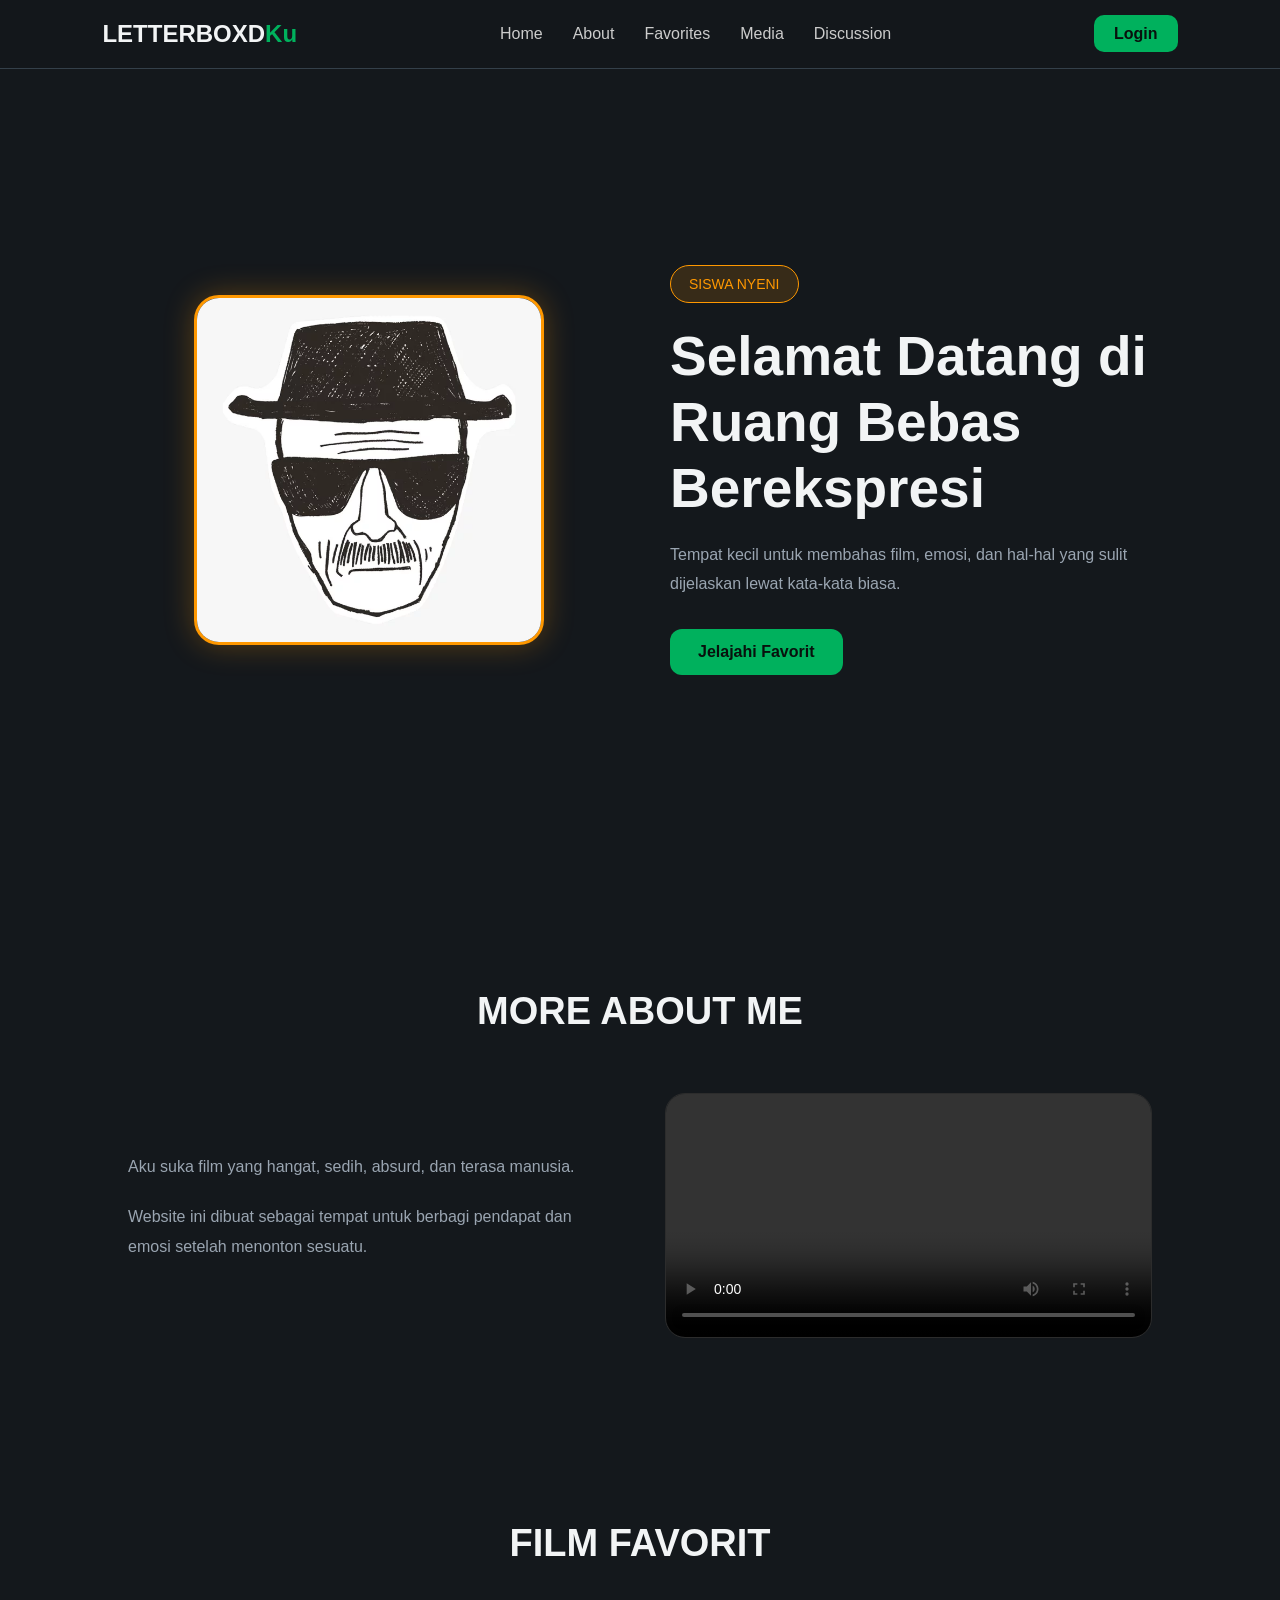
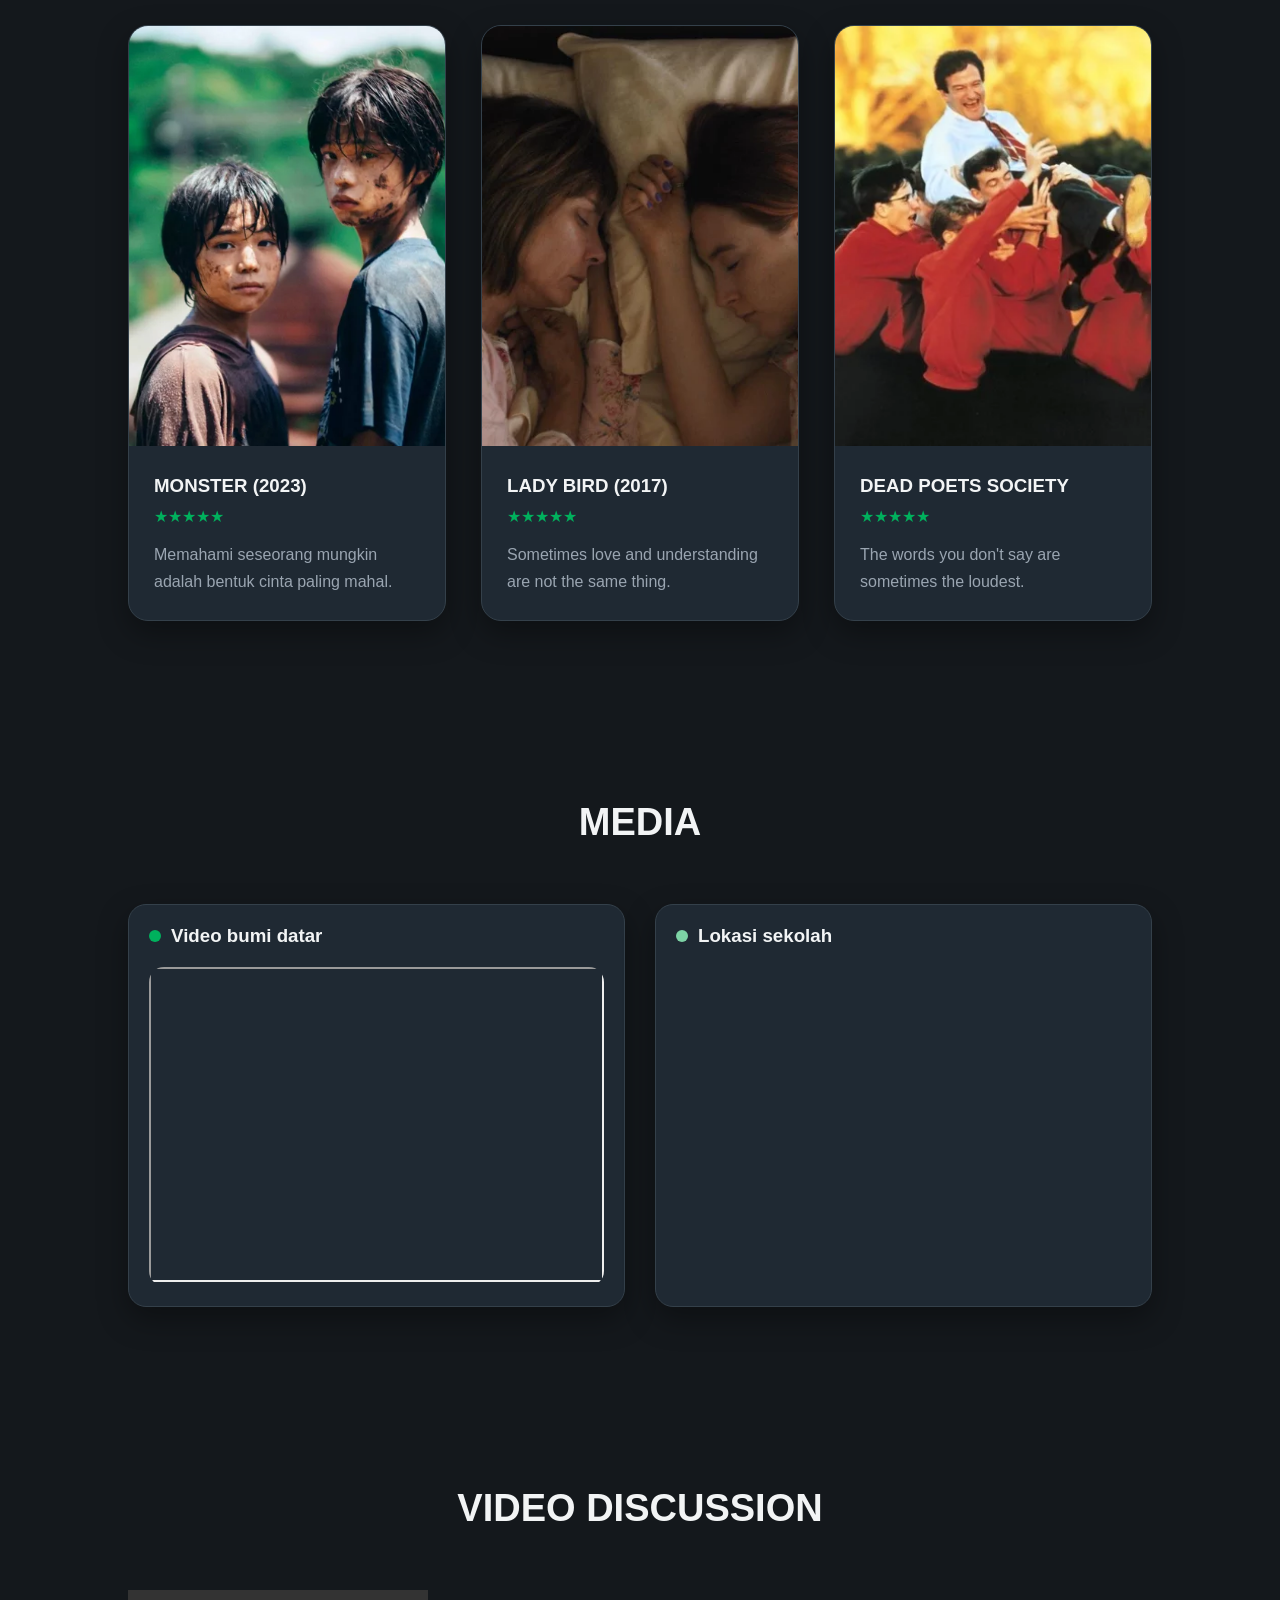
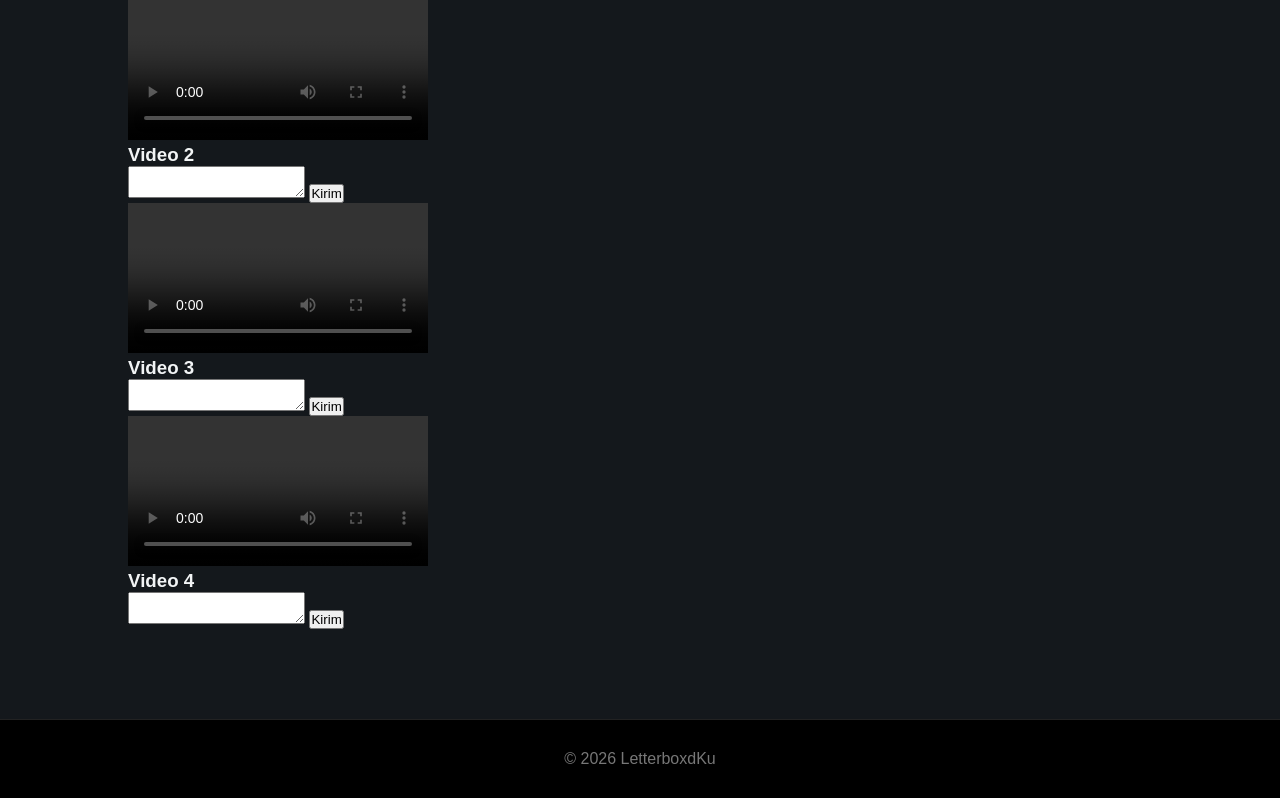
==== commit 9e1a6bf3: "Update index.html" ====
--- a/index.html
+++ b/index.html
@@ -3,12 +3,14 @@
 <head>
   <meta charset="UTF-8">
   <meta name="viewport" content="width=device-width, initial-scale=1.0">
-  <title>RUANG BEREKSPRESI</title>
+  <title>LETTERBOXDKU</title>
+
   <link rel="stylesheet" href="style.css">
 </head>
 <body>
 
   <!-- NAVBAR -->
+
   <header class="navbar">
 
     <div class="logo">
@@ -17,19 +19,15 @@
 
     <nav class="nav-links">
       <a href="#home">Home</a>
-      <a href="#aboutme">About</a>
-      <a href="#favorite">Favorit</a>
-      <a href="#school">Sekolah</a>
-      <a href="#archive">Arsip</a>
+      <a href="#about">About</a>
+      <a href="#favorite">Favorites</a>
+      <a href="#media">Media</a>
+      <a href="#discussion">Discussion</a>
     </nav>
 
     <div class="auth-buttons">
 
-      <span
-        id="usernameDisplay"
-        class="user-info"
-        style="margin-right:15px;font-weight:bold;color:#ff9800;"
-      ></span>
+      <span id="usernameDisplay" class="user-info"></span>
 
       <span id="authArea">
         <a href="login/index.html" class="btn-login">
@@ -42,16 +40,13 @@
   </header>
 
   <!-- HERO -->
+
   <section id="home" class="hero-section">
 
     <div class="hero-container">
 
       <div class="hero-profile-box">
-        <img
-          src="assets/gambar1.jpg"
-          alt="Foto Profil"
-          class="profile-img"
-        >
+        <img src="assets/gambar1.jpg" class="profile-img">
       </div>
 
       <div class="hero-text-box">
@@ -65,13 +60,13 @@
         </h1>
 
         <p>
-          Menyukai film, video essay,
-          dan dunia sinematik yang absurd,
-          niche, dan emosional.
+          Tempat kecil untuk membahas film,
+          emosi, dan hal-hal yang sulit dijelaskan
+          lewat kata-kata biasa.
         </p>
 
-        <a href="#archive" class="btn-primary">
-          Jelajahi Arsip
+        <a href="#favorite" class="btn-primary">
+          Jelajahi Favorit
         </a>
 
       </div>
@@ -81,7 +76,8 @@
   </section>
 
   <!-- ABOUT -->
-  <section id="aboutme" class="about-section">
+
+  <section id="about" class="about-section">
 
     <div class="section-header">
       <h2>MORE ABOUT ME</h2>
@@ -90,22 +86,23 @@
     <div class="about-content">
 
       <div class="about-text">
+
         <p>
-          Website ini dibuat sebagai ruang untuk
-          berbagi pendapat tentang film, video,
-          dan karya visual yang berkesan.
+          Aku suka film yang hangat,
+          sedih, absurd, dan terasa manusia.
         </p>
 
         <p>
-          Aku suka film yang emosional,
-          hangat, dan punya cara unik
-          untuk memahami manusia.
+          Website ini dibuat sebagai tempat
+          untuk berbagi pendapat dan emosi
+          setelah menonton sesuatu.
         </p>
+
       </div>
 
       <div class="about-video">
 
-        <video controls width="100%">
+        <video controls>
           <source src="assets/video1.mp4" type="video/mp4">
         </video>
 
@@ -115,7 +112,8 @@
 
   </section>
 
-  <!-- FILM FAVORIT -->
+  <!-- FAVORITE -->
+
   <section id="favorite" class="portfolio-section">
 
     <div class="section-header">
@@ -124,290 +122,249 @@
 
     <div class="portfolio-grid">
 
-<div class="movie-card">
-  <div class="poster-wrapper" onclick="openPopup('assets/gambar2.jpg', 'assets/suara1.mp3', 'Subtitle suara 1: komentar singkat untuk poster ini.')">
-    <img src="assets/gambar2.jpg" alt="Monster">
-    <div class="poster-overlay">
-      <span>Buka Detail</span>
-    </div>
-  </div>
-  <div class="card-details">
-    <h3>MONSTER (2023)</h3>
-    <div class="rating-stars">★★★★★</div>
-    <p>Memahami adalah hal terindah dan termahal yang pernah ada.</p>
-  </div>
-</div>
-
-<div class="movie-card">
-  <div class="poster-wrapper" onclick="openPopup('assets/gambar3.jpg', 'assets/suara2.mp3', 'Subtitle suara 2: ini adalah reaksi kedua yang muncul saat poster dibuka.')">
-    <img src="assets/gambar3.jpg" alt="Lady Bird">
-    <div class="poster-overlay">
-      <span>Buka Detail</span>
-    </div>
-  </div>
-  <div class="card-details">
-    <h3>LADY BIRD (2017)</h3>
-    <div class="rating-stars">★★★★★</div>
-    <p>I will always love u mom.</p>
-  </div>
-</div>
-
-<div class="movie-card">
-  <div class="poster-wrapper" onclick="openPopup('assets/gambar4.jpg', 'assets/suara3.mp3', 'Subtitle suara 3: teks pendukung untuk suara ketiga.')">
-    <img src="assets/gambar4.jpg" alt="Dead Poets Society">
-    <div class="poster-overlay">
-      <span>Buka Detail</span>
-    </div>
-  </div>
-  <div class="card-details">
-    <h3>DEAD POETS SOCIETY (1989)</h3>
-    <div class="rating-stars">★★★★★</div>
-    <p>Carpe diem.</p>
-  </div>
-</div>
+      <!-- MONSTER -->
+
+      <div class="movie-card">
+
+        <div class="poster-wrapper"
+          onclick="openPopup(
+          'assets/gambar2.jpg',
+          'assets/suara1.mp3',
+          'monster'
+          )">
+
+          <img src="assets/gambar2.jpg">
+
+          <div class="poster-overlay">
+            <span>Open Scene</span>
+          </div>
+
+        </div>
+
+        <div class="card-details">
+
+          <h3>MONSTER (2023)</h3>
+
+          <div class="rating-stars">
+            ★★★★★
+          </div>
+
+          <p>
+            Memahami seseorang mungkin adalah
+            bentuk cinta paling mahal.
+          </p>
+
+        </div>
+
+      </div>
+
+      <!-- LADY BIRD -->
+
+      <div class="movie-card">
+
+        <div class="poster-wrapper"
+          onclick="openPopup(
+          'assets/gambar3.jpg',
+          'assets/suara2.mp3',
+          'ladybird'
+          )">
+
+          <img src="assets/gambar3.jpg">
+
+          <div class="poster-overlay">
+            <span>Open Scene</span>
+          </div>
+
+        </div>
+
+        <div class="card-details">
+
+          <h3>LADY BIRD (2017)</h3>
+
+          <div class="rating-stars">
+            ★★★★★
+          </div>
+
+          <p>
+            Sometimes love and understanding
+            are not the same thing.
+          </p>
+
+        </div>
+
+      </div>
+
+      <!-- DPS -->
+
+      <div class="movie-card">
+
+        <div class="poster-wrapper"
+          onclick="openPopup(
+          'assets/gambar4.jpg',
+          'assets/suara3.mp3',
+          'dps'
+          )">
+
+          <img src="assets/gambar4.jpg">
+
+          <div class="poster-overlay">
+            <span>Open Scene</span>
+          </div>
+
+        </div>
+
+        <div class="card-details">
+
+          <h3>DEAD POETS SOCIETY</h3>
+
+          <div class="rating-stars">
+            ★★★★★
+          </div>
+
+          <p>
+            The words you don't say
+            are sometimes the loudest.
+          </p>
+
+        </div>
+
+      </div>
+
+    </div>
+
   </section>
 
-  <!-- KONTEN SEKOLAH -->
-  <section id="school" class="school-section">
+  <!-- MEDIA -->
+
+  <section id="media" class="media-section">
 
     <div class="section-header">
-      <h2>KONTEN SEKOLAH</h2>
-    </div>
-
-    <!-- kalau belum login -->
-    <div id="loginWarning" class="login-warning">
-
-      <p>
-        Silakan login untuk melihat
-        dan menambahkan pendapat.
-      </p>
-
-    </div>
-
-    <!-- area login -->
-    <div id="schoolArea" style="display:none;">
-
-      <div class="school-video">
-
-        <video controls width="100%">
-          <source src="assets/video2.mp4" type="video/mp4">
-        </video>
-
-      </div>
-
-      <div class="comment-box">
-
-        <textarea
-          id="schoolComment"
-          placeholder="Tulis pendapatmu..."
-        ></textarea>
-
-        <button onclick="kirimKomentarSekolah()">
-          Kirim Pendapat
-        </button>
-
-      </div>
-
-      <div
-        id="schoolCommentsList"
-        class="comments-list"
-      ></div>
-
-    </div>
-
-  </section>
-  <!-- MEDIA -->
-<section id="media" class="media-section">
-
-  <div class="section-header">
-    <h2>MEDIA</h2>
-  </div>
-
-  <div class="media-container">
-
-    <!-- VIDEO -->
-    <div class="media-frame">
-
-      <h3>
-        <span class="dot green"></span>
-        Video bumi datar
-      </h3>
-
-      <div class="responsive-iframe">
-
-        <iframe
+      <h2>MEDIA</h2>
+    </div>
+
+    <div class="media-container">
+
+      <div class="media-frame">
+
+        <h3>
+          <span class="dot green"></span>
+          Video bumi datar
+        </h3>
+
+        <div class="responsive-iframe">
+
+          <iframe
           width="100%"
           height="315"
           src="https://www.youtube.com/embed/WkEpw5r_SjQ"
-          title="Video Edukasi"
-          frameborder="0"
-          allowfullscreen
-        ></iframe>
-
-      </div>
-
-    </div>
-
-    <!-- MAPS -->
-    <div class="media-frame">
-
-      <h3>
-        <span class="dot orange"></span>
-        Lokasi sekolah
-      </h3>
-
-      <div class="responsive-iframe">
-
-        <iframe
-          src="https://www.google.com/maps/embed?pb=!1m18!1m12!1m3!1d3952.844431959954!2d110.3910398758877!3d-7.806297377501062!2m3!1f0!2f0!3f0!3m2!1i1024!2i768!4f131!3m3!1m2!1s0x2e7a5765afc739e5%3A0x9afc136372ca6bf5!2sSMA%20Negeri%208%20Yogyakarta!5e0!3m2!1sid!2sid!4v1716300000000!5m2!1sid!2sid"
+          allowfullscreen>
+          </iframe>
+
+        </div>
+
+      </div>
+
+      <div class="media-frame">
+
+        <h3>
+          <span class="dot orange"></span>
+          Lokasi sekolah
+        </h3>
+
+        <div class="responsive-iframe">
+
+          <iframe
+          src="https://www.google.com/maps/embed?pb=!1m18..."
           width="100%"
           height="315"
           style="border:0;"
-          allowfullscreen=""
-          loading="lazy"
-        ></iframe>
-
-      </div>
-
-    </div>
-
-  </div>
-
-</section>
-
-  <section id="responses" class="responses-section">
-  <div class="section-header">
-    <h2>RESPON PENGGUNA</h2>
-  </div>
-
-  <div class="response-grid">
-
-    <article class="response-card">
-      <h3>Video 2</h3>
-      <div class="responsive-iframe">
-        <video controls width="100%">
+          allowfullscreen="">
+          </iframe>
+
+        </div>
+
+      </div>
+
+    </div>
+
+  </section>
+
+  <!-- DISCUSSION -->
+
+  <section id="discussion" class="discussion-section">
+
+    <div class="section-header">
+      <h2>VIDEO DISCUSSION</h2>
+    </div>
+
+    <div class="discussion-grid">
+
+      <!-- VIDEO 2 -->
+
+      <div class="discussion-card">
+
+        <video controls>
           <source src="assets/video2.mp4" type="video/mp4">
         </video>
-      </div>
-
-      <div id="loginWarning2" class="login-warning">
-        Silakan login untuk menambahkan pendapat.
-      </div>
-
-      <div id="responseArea2" class="response-area" style="display:none;">
-        <textarea id="comment2" placeholder="Tulis pendapatmu tentang video 2..."></textarea>
-        <button onclick="kirimKomentar(2)">Kirim Pendapat</button>
-        <div id="comments2" class="comments-list"></div>
-      </div>
-    </article>
-
-    <article class="response-card">
-      <h3>Video 3</h3>
-      <div class="responsive-iframe">
-        <video controls width="100%">
+
+        <h3>Video 2</h3>
+
+        <textarea
+        placeholder="Tulis pendapatmu..."
+        id="comment2">
+        </textarea>
+
+        <button onclick="sendComment(2)">
+          Kirim
+        </button>
+
+        <div id="comments2"></div>
+
+      </div>
+
+      <!-- VIDEO 3 -->
+
+      <div class="discussion-card">
+
+        <video controls>
           <source src="assets/video3.mp4" type="video/mp4">
         </video>
-      </div>
-
-      <div id="loginWarning3" class="login-warning">
-        Silakan login untuk menambahkan pendapat.
-      </div>
-
-      <div id="responseArea3" class="response-area" style="display:none;">
-        <textarea id="comment3" placeholder="Tulis pendapatmu tentang video 3..."></textarea>
-        <button onclick="kirimKomentar(3)">Kirim Pendapat</button>
-        <div id="comments3" class="comments-list"></div>
-      </div>
-    </article>
-
-    <article class="response-card">
-      <h3>Video 4</h3>
-      <div class="responsive-iframe">
-        <video controls width="100%">
+
+        <h3>Video 3</h3>
+
+        <textarea
+        placeholder="Tulis pendapatmu..."
+        id="comment3">
+        </textarea>
+
+        <button onclick="sendComment(3)">
+          Kirim
+        </button>
+
+        <div id="comments3"></div>
+
+      </div>
+
+      <!-- VIDEO 4 -->
+
+      <div class="discussion-card">
+
+        <video controls>
           <source src="assets/video4.mp4" type="video/mp4">
         </video>
-      </div>
-
-      <div id="loginWarning4" class="login-warning">
-        Silakan login untuk menambahkan pendapat.
-      </div>
-
-      <div id="responseArea4" class="response-area" style="display:none;">
-        <textarea id="comment4" placeholder="Tulis pendapatmu tentang video 4..."></textarea>
-        <button onclick="kirimKomentar(4)">Kirim Pendapat</button>
-        <div id="comments4" class="comments-list"></div>
-      </div>
-    </article>
-
-  </div>
-</section>
-
-  <!-- ARSIP -->
-  <section id="archive" class="archive-section">
-
-    <div class="section-header">
-      <h2>ARSIP FILM & VIDEO</h2>
-    </div>
-
-    <div class="archive-grid">
-
-      <!-- CARD -->
-      <div class="archive-card">
-
-        <img src="assets/gambar6.jpg" alt="Film 1">
-
-        <h3>ARSIP 01</h3>
-
-        <p>
-          Film yang memberi rasa hangat
-          dan kesepian secara bersamaan.
-        </p>
+
+        <h3>Video 4</h3>
 
         <textarea
-          placeholder="Tambahkan pendapat..."
-        ></textarea>
-
-        <button>Kirim Komentar</button>
-
-      </div>
-
-      <!-- CARD -->
-      <div class="archive-card">
-
-        <img src="assets/gambar7.jpg" alt="Film 2">
-
-        <h3>ARSIP 02</h3>
-
-        <p>
-          Tentang manusia yang mencoba
-          memahami dirinya sendiri.
-        </p>
-
-        <textarea
-          placeholder="Tambahkan pendapat..."
-        ></textarea>
-
-        <button>Kirim Komentar</button>
-
-      </div>
-
-      <!-- CARD -->
-      <div class="archive-card">
-
-        <img src="assets/gambar8.jpg" alt="Film 3">
-
-        <h3>ARSIP 03</h3>
-
-        <p>
-          Visual yang tenang,
-          tetapi menghantam emosional.
-        </p>
-
-        <textarea
-          placeholder="Tambahkan pendapat..."
-        ></textarea>
-
-        <button>Kirim Komentar</button>
+        placeholder="Tulis pendapatmu..."
+        id="comment4">
+        </textarea>
+
+        <button onclick="sendComment(4)">
+          Kirim
+        </button>
+
+        <div id="comments4"></div>
 
       </div>
 
@@ -416,66 +373,13 @@
   </section>
 
   <!-- FOOTER -->
+
   <footer class="main-footer">
-
-    <p>
-      © 2026 budget letterboxd
-    </p>
-
+    © 2026 LetterboxdKu
   </footer>
 
-  <!-- WELCOME -->
-  <script src="login/js/welcome.js"></script>
-
-  <!-- LOGIN CONTENT -->
-  <script>
-
-    const user = localStorage.getItem("username");
-
-    const schoolArea =
-      document.getElementById("schoolArea");
-
-    const loginWarning =
-      document.getElementById("loginWarning");
-
-    // cek login
-    if (user) {
-
-      schoolArea.style.display = "block";
-      loginWarning.style.display = "none";
-
-    }
-
-    // komentar dummy
-    function kirimKomentarSekolah() {
-
-      const commentInput =
-        document.getElementById("schoolComment");
-
-      const commentsList =
-        document.getElementById("schoolCommentsList");
-
-      if (commentInput.value.trim() === "") {
-        return;
-      }
-
-      const comment = document.createElement("div");
-
-      comment.classList.add("comment-item");
-
-      comment.innerHTML = `
-        <strong>${user}</strong>
-        <p>${commentInput.value}</p>
-      `;
-
-      commentsList.prepend(comment);
-
-      commentInput.value = "";
-
-    }
-
-  </script>
-  <!-- POPUP MODAL -->
+  <!-- POPUP -->
+
   <div id="popupModal" class="popup-modal">
 
     <span class="close-popup" onclick="closePopup()">
@@ -486,7 +390,8 @@
 
       <img id="popupImage" class="popup-image">
 
-      <p id="popupSubtitle" class="popup-subtitle"></p>
+      <div id="popupSubtitle" class="popup-subtitle">
+      </div>
 
       <audio id="popupAudio"></audio>
 
@@ -494,49 +399,7 @@
 
   </div>
 
-  <!-- SCRIPT -->
-  <script>
-
-    const popupModal =
-      document.getElementById("popupModal");
-
-    const popupImage =
-      document.getElementById("popupImage");
-
-    const popupAudio =
-      document.getElementById("popupAudio");
-
-    const popupSubtitle =
-      document.getElementById("popupSubtitle");
-
-    function openPopup(imageSrc, audioSrc, subtitleText) {
-
-      popupModal.style.display = "flex";
-
-      popupImage.src = imageSrc;
-
-      popupAudio.src = audioSrc;
-
-      popupSubtitle.textContent = subtitleText;
-
-      popupAudio.play();
-
-    }
-
-    function closePopup() {
-
-      popupModal.style.display = "none";
-
-      popupAudio.pause();
-
-      popupAudio.currentTime = 0;
-
-    }
-
-  </script>
+  <script src="welcome.js"></script>
 
 </body>
 </html>
-
-</body>
-</html>
--- a/style.css
+++ b/style.css
@@ -836,3 +836,227 @@
     opacity: 1;
   }
 }
+:root {
+  --bg: #14181c;
+  --bg-soft: #1b232c;
+  --bg-card: #1f2933;
+  --bg-card-2: #27323d;
+  --text: #f2f4f5;
+  --muted: #9aa5b1;
+  --line: #34404a;
+  --accent: #00b15d;
+  --accent-2: #7dd3a5;
+  --shadow: 0 12px 30px rgba(0,0,0,.35);
+}
+
+body {
+  background: var(--bg);
+  color: var(--text);
+}
+
+.navbar {
+  background: rgba(20,24,28,0.92);
+  border-bottom: 1px solid var(--line);
+}
+
+.logo,
+.section-header h2,
+.card-details h3,
+.media-frame h3,
+.response-card h3 {
+  color: var(--text);
+}
+
+.accent-dot,
+.nav-links a:hover,
+.rating-stars,
+.comment-item strong {
+  color: var(--accent);
+}
+
+.btn-login,
+.btn-primary,
+.comment-box button,
+.archive-card button,
+.response-area button {
+  background: var(--accent);
+  color: #08110d;
+}
+
+.btn-login:hover,
+.btn-primary:hover,
+.comment-box button:hover,
+.archive-card button:hover,
+.response-area button:hover {
+  background: var(--accent-2);
+}
+
+.hero-section,
+.about-section,
+.media-section,
+.responses-section,
+.archive-section,
+.portfolio-section {
+  background: var(--bg);
+}
+
+.hero-text-box p,
+.about-text p,
+.card-details p,
+.archive-card p,
+.login-warning,
+.comment-item p {
+  color: var(--muted);
+}
+
+.movie-card,
+.media-frame,
+.archive-card,
+.response-card {
+  background: var(--bg-card);
+  border: 1px solid var(--line);
+  box-shadow: var(--shadow);
+}
+
+.movie-card:hover,
+.archive-card:hover {
+  border-color: var(--accent);
+}
+
+.poster-overlay span {
+  background: var(--accent);
+  color: #08110d;
+}
+
+.media-frame h3,
+.response-card h3 {
+  gap: 10px;
+}
+
+.dot.green {
+  background: var(--accent);
+}
+
+.dot.orange {
+  background: var(--accent-2);
+}
+
+.login-warning {
+  text-align: center;
+  padding: 22px;
+  border: 1px dashed var(--line);
+  border-radius: 14px;
+  margin-top: 18px;
+  background: rgba(255,255,255,0.02);
+}
+
+.response-grid {
+  display: grid;
+  grid-template-columns: repeat(auto-fit, minmax(300px, 1fr));
+  gap: 24px;
+}
+
+.response-card {
+  border-radius: 18px;
+  padding: 18px;
+}
+
+.response-area textarea,
+.comment-box textarea,
+.archive-card textarea {
+  width: 100%;
+  min-height: 120px;
+  margin-top: 14px;
+  background: #10161b;
+  color: var(--text);
+  border: 1px solid var(--line);
+  border-radius: 12px;
+  padding: 14px;
+  resize: vertical;
+  outline: none;
+}
+
+.response-area textarea:focus,
+.comment-box textarea:focus,
+.archive-card textarea:focus {
+  border-color: var(--accent);
+}
+
+.comments-list {
+  margin-top: 18px;
+}
+
+.comment-item {
+  background: var(--bg-soft);
+  border: 1px solid var(--line);
+  border-radius: 14px;
+  padding: 16px;
+  margin-bottom: 14px;
+  animation: fadeUp 0.35s ease;
+}
+
+.comment-item p {
+  line-height: 1.6;
+}
+
+.popup-modal {
+  position: fixed;
+  inset: 0;
+  background: rgba(7,10,13,0.94);
+  display: none;
+  justify-content: center;
+  align-items: center;
+  z-index: 9999;
+  padding: 24px;
+}
+
+.popup-content {
+  max-width: 900px;
+  width: 100%;
+  text-align: center;
+}
+
+.popup-image {
+  width: 100%;
+  max-width: 720px;
+  max-height: 78vh;
+  object-fit: contain;
+  border-radius: 18px;
+  border: 2px solid var(--line);
+  box-shadow: var(--shadow);
+}
+
+.popup-subtitle {
+  margin-top: 14px;
+  color: var(--muted);
+  font-size: 15px;
+  line-height: 1.6;
+}
+
+.close-popup {
+  position: absolute;
+  top: 24px;
+  right: 34px;
+  font-size: 46px;
+  color: var(--text);
+  cursor: pointer;
+}
+
+.close-popup:hover {
+  color: var(--accent);
+}
+
+@media (max-width: 900px) {
+  .nav-links {
+    display: none;
+  }
+
+  .hero-text-box h1 {
+    font-size: 40px;
+  }
+
+  .profile-img {
+    width: 280px;
+    height: 280px;
+  }
+}
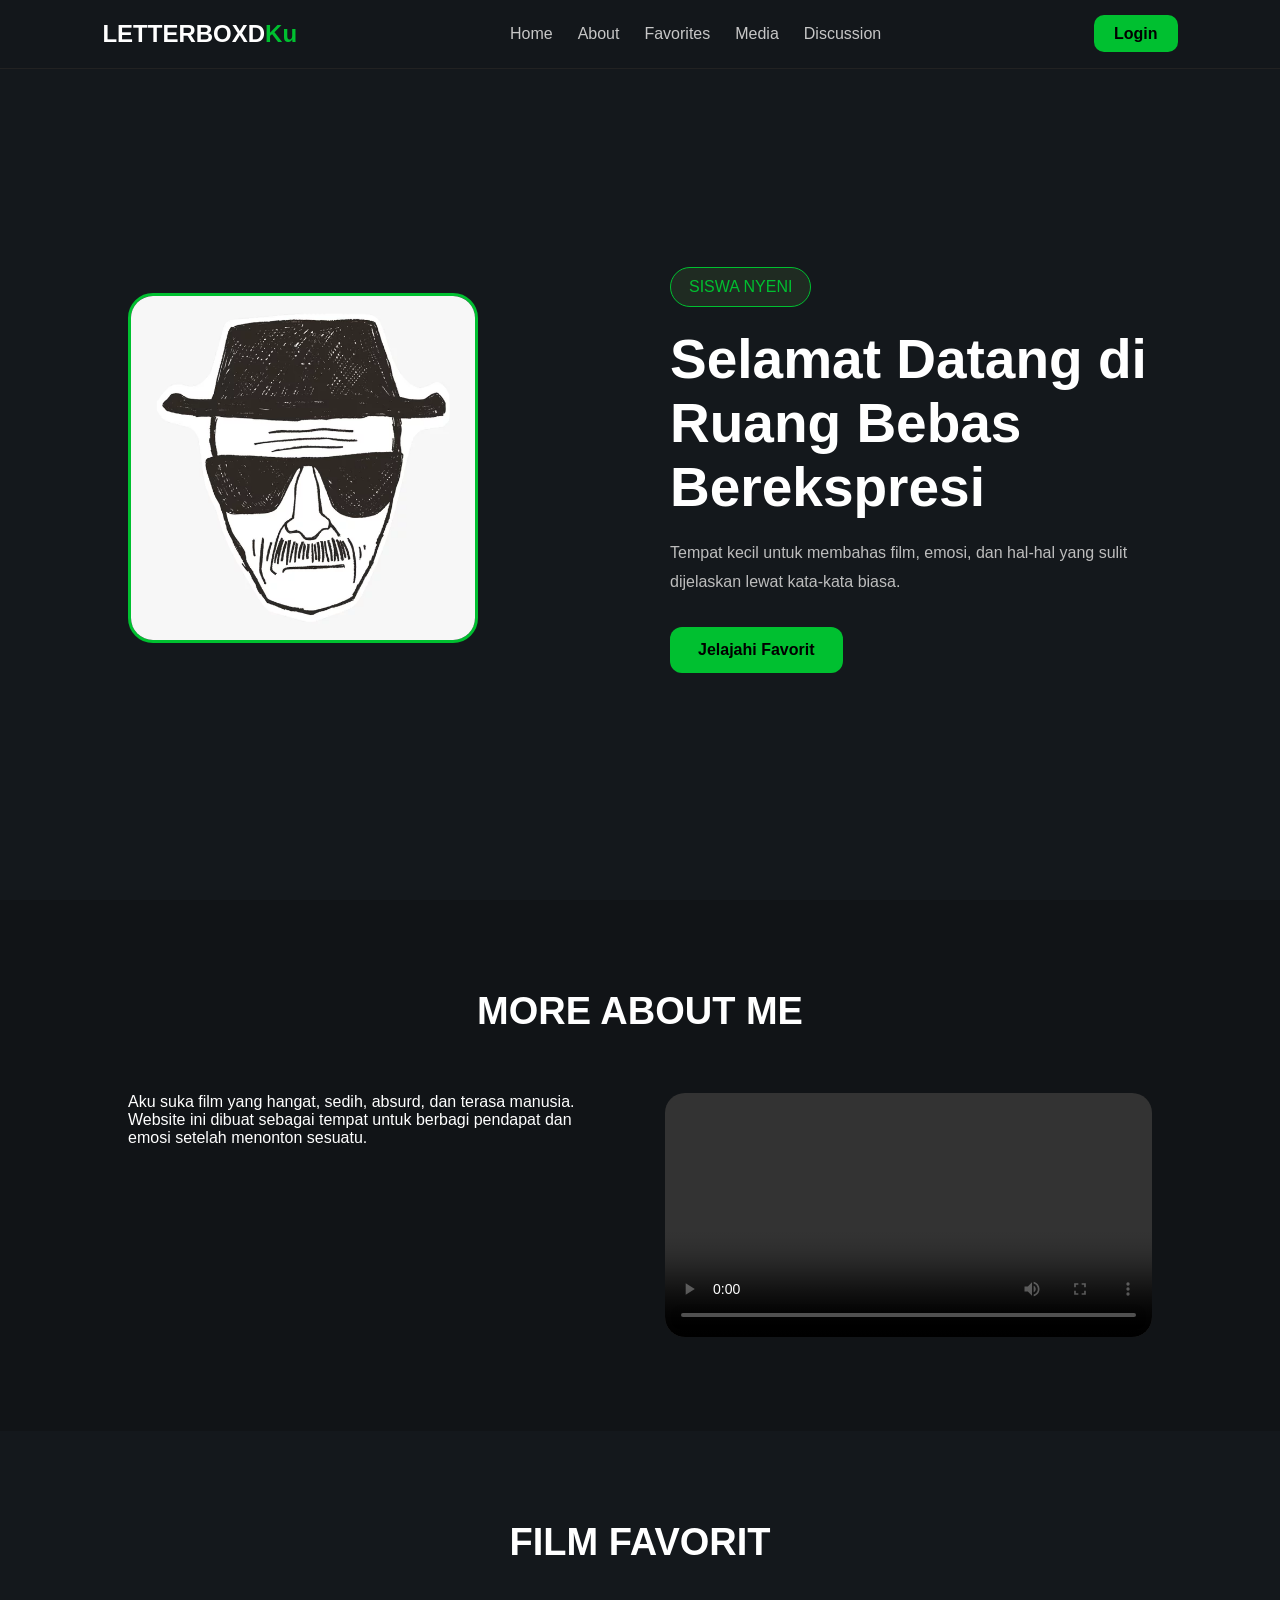
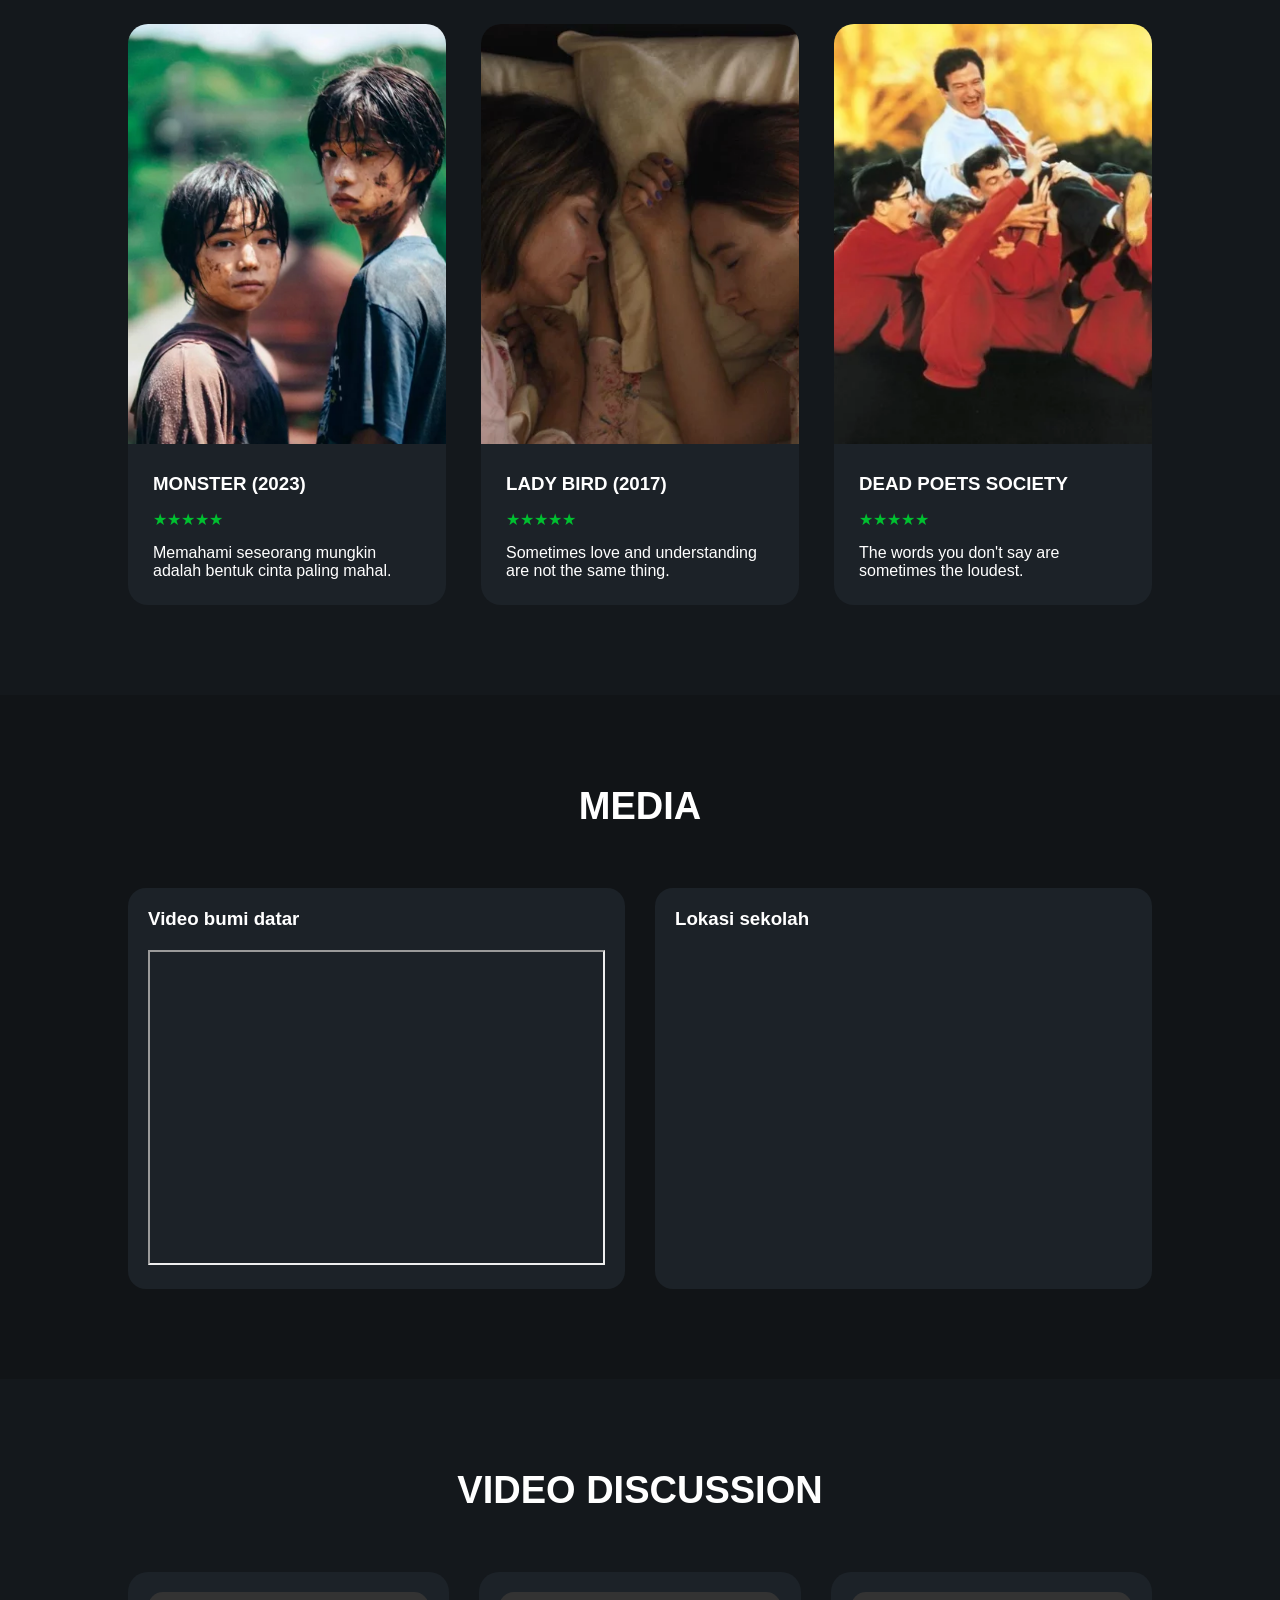
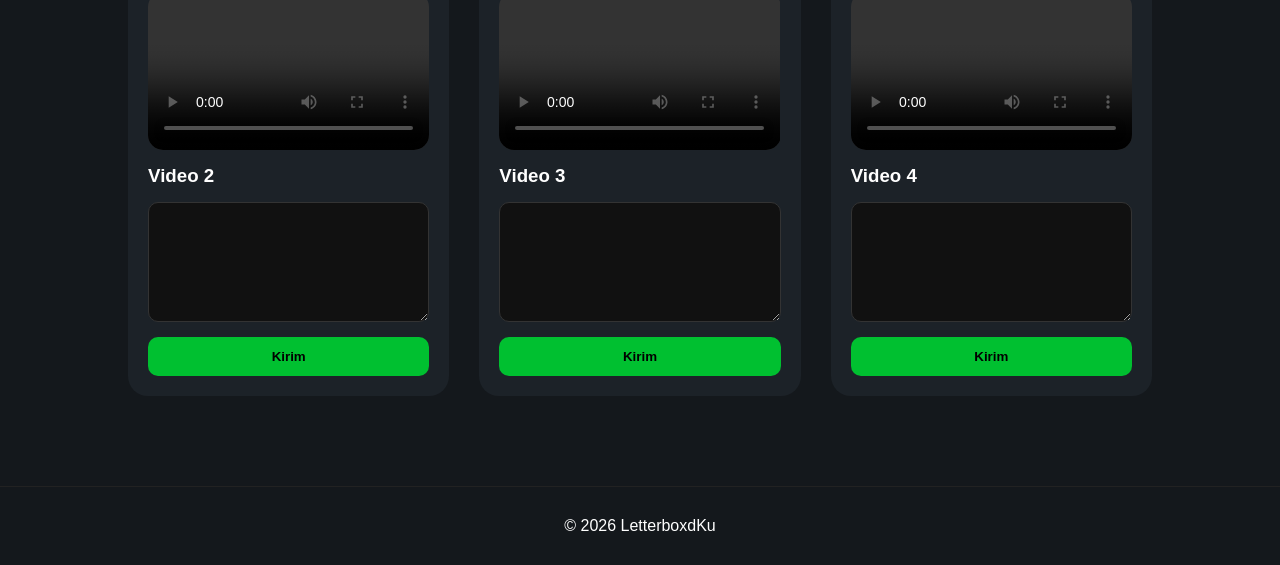
==== commit ab2bda17: "Update index.html" ====
--- a/index.html
+++ b/index.html
@@ -274,7 +274,7 @@
         <div class="responsive-iframe">
 
           <iframe
-          src="https://www.google.com/maps/embed?pb=!1m18..."
+          src="https://maps.app.goo.gl/iApEnegSFQkAGUCs6"
           width="100%"
           height="315"
           style="border:0;"
--- a/style.css
+++ b/style.css
@@ -1,1062 +1,397 @@
-/* =========================
-   GLOBAL
-========================= */
-
-* {
-  margin: 0;
-  padding: 0;
-  box-sizing: border-box;
-
-  scroll-behavior: smooth;
-
-  font-family: Arial, Helvetica, sans-serif;
-}
-
-body {
-
-  background: #0d0d0d;
-
-  color: white;
-
-  overflow-x: hidden;
-}
-
-a {
-  text-decoration: none;
-}
-
-/* =========================
-   NAVBAR
-========================= */
-
-.navbar {
-
-  width: 100%;
-
-  padding: 20px 8%;
-
-  display: flex;
-
-  justify-content: space-between;
-  align-items: center;
-
-  position: fixed;
-
-  top: 0;
-
-  z-index: 1000;
-
-  background: rgba(0,0,0,0.85);
-
-  backdrop-filter: blur(10px);
-
-  border-bottom: 1px solid #1f1f1f;
-}
-
-.logo {
-
-  font-size: 24px;
-
-  font-weight: bold;
-
-  color: white;
-}
-
-.accent-dot {
-  color: #ff9800;
-}
-
-.nav-links {
-
-  display: flex;
-
-  gap: 30px;
-}
-
-.nav-links a {
-
-  color: #ccc;
-
-  transition: 0.3s;
-}
-
-.nav-links a:hover {
-  color: #ff9800;
-}
-
-.btn-login {
-
-  padding: 10px 20px;
-
-  background: #ff9800;
-
-  color: black;
-
-  border-radius: 10px;
-
-  font-weight: bold;
-
-  transition: 0.3s;
-}
-
-.btn-login:hover {
-
-  background: #ffb74d;
-
-  transform: translateY(-2px);
-}
-
-/* =========================
-   HERO
-========================= */
-
-.hero-section {
-
-  min-height: 100vh;
-
-  display: flex;
-
-  align-items: center;
-
-  padding: 120px 10% 80px;
-
-  background:
-    linear-gradient(
-      rgba(0,0,0,0.7),
-      rgba(0,0,0,0.9)
-    );
-}
-
-.hero-container {
-
-  width: 100%;
-
-  display: grid;
-
-  grid-template-columns: 1fr 1fr;
-
-  gap: 60px;
-
-  align-items: center;
-}
-
-.hero-profile-box {
-
-  display: flex;
-
-  justify-content: center;
-}
-
-.profile-img {
-
-  width: 350px;
-  height: 350px;
-
-  object-fit: cover;
-
-  border-radius: 25px;
-
-  border: 3px solid #ff9800;
-
-  box-shadow: 0 0 30px rgba(255,152,0,0.3);
-}
-
-.hero-text-box h1 {
-
-  font-size: 55px;
-
-  line-height: 1.2;
-
-  margin: 20px 0;
-}
-
-.hero-text-box p {
-
-  color: #bdbdbd;
-
-  line-height: 1.8;
-
-  margin-bottom: 30px;
-}
-
-.badge-siswa {
-
-  display: inline-block;
-
-  padding: 10px 18px;
-
-  background: rgba(255,152,0,0.15);
-
-  border: 1px solid #ff9800;
-
-  color: #ff9800;
-
-  border-radius: 30px;
-
-  font-size: 14px;
-}
-
-.btn-primary {
-
-  display: inline-block;
-
-  padding: 14px 28px;
-
-  background: #ff9800;
-
-  color: black;
-
-  font-weight: bold;
-
-  border-radius: 12px;
-
-  transition: 0.3s;
-}
-
-.btn-primary:hover {
-
-  background: #ffb74d;
-
-  transform: translateY(-3px);
-}
-
-/* =========================
-   SECTION GLOBAL
-========================= */
-
-section {
-
-  padding: 90px 10%;
-}
-
-.section-header {
-
-  text-align: center;
-
-  margin-bottom: 60px;
-}
-
-.section-header h2 {
-
-  font-size: 38px;
-
-  color: white;
-}
-
-/* =========================
-   ABOUT
-========================= */
-
-.about-section {
-
-  background: #111111;
-}
-
-.about-content {
-
-  display: grid;
-
-  grid-template-columns: 1fr 1fr;
-
-  gap: 50px;
-
-  align-items: center;
-}
-
-.about-text p {
-
-  color: #cfcfcf;
-
-  line-height: 1.9;
-
-  margin-bottom: 20px;
-}
-
-.about-video video {
-
-  width: 100%;
-
-  border-radius: 20px;
-
-  border: 1px solid #2c2c2c;
-}
-
-/* =========================
-   FAVORITE FILM
-========================= */
-
-.portfolio-section {
-
-  background: #0d0d0d;
-}
-
-.portfolio-grid {
-
-  display: grid;
-
-  grid-template-columns: repeat(auto-fit, minmax(280px, 1fr));
-
-  gap: 35px;
-}
-
-.movie-card {
-
-  background: #171717;
-
-  border-radius: 20px;
-
-  overflow: hidden;
-
-  border: 1px solid #232323;
-
-  transition: 0.3s;
-}
-
-.movie-card:hover {
-
-  transform: translateY(-5px);
-
-  border-color: #ff9800;
-}
-
-.poster-wrapper {
-
-  position: relative;
-
-  overflow: hidden;
-}
-
-.poster-wrapper img {
-
-  width: 100%;
-
-  height: 420px;
-
-  object-fit: cover;
-
-  transition: 0.4s;
-}
-
-.movie-card:hover img {
-  transform: scale(1.05);
-}
-
-.poster-overlay {
-
-  position: absolute;
-
-  inset: 0;
-
-  background: rgba(0,0,0,0.6);
-
-  display: flex;
-
-  justify-content: center;
-  align-items: center;
-
-  opacity: 0;
-
-  transition: 0.3s;
-}
-
-.movie-card:hover .poster-overlay {
-  opacity: 1;
-}
-
-.poster-overlay span {
-
-  background: #ff9800;
-
-  color: black;
-
-  padding: 12px 20px;
-
-  border-radius: 10px;
-
-  font-weight: bold;
-}
-
-.card-details {
-
-  padding: 25px;
-}
-
-.card-details h3 {
-
-  margin-bottom: 10px;
-}
-
-.rating-stars {
-
-  color: #ff9800;
-
-  margin-bottom: 15px;
-}
-
-.card-details p {
-
-  color: #bdbdbd;
-
-  line-height: 1.7;
-}
-
-/* =========================
-   MEDIA
-========================= */
-
-.media-section {
-
-  background: #111111;
-}
-
-.media-container {
-
-  display: grid;
-
-  grid-template-columns: repeat(auto-fit, minmax(320px, 1fr));
-
-  gap: 30px;
-}
-
-.media-frame {
-
-  background: #181818;
-
-  border: 1px solid #252525;
-
-  border-radius: 18px;
-
-  overflow: hidden;
-
-  padding: 20px;
-}
-
-.media-frame h3 {
-
-  margin-bottom: 20px;
-
-  display: flex;
-
-  align-items: center;
-
-  gap: 10px;
-}
-
-.dot {
-
-  width: 12px;
-  height: 12px;
-
-  border-radius: 50%;
-}
-
-.green {
-  background: #00ff88;
-}
-
-.orange {
-  background: #ff9800;
-}
-
-.responsive-iframe {
-
-  overflow: hidden;
-
-  border-radius: 15px;
-}
-
-/* =========================
-   FOOTER
-========================= */
-
-.main-footer {
-
-  padding: 30px;
-
-  text-align: center;
-
-  border-top: 1px solid #222;
-
-  background: black;
-
-  color: #777;
-}
-
-/* =========================
-   RESPONSIVE
-========================= */
-
-@media(max-width: 900px) {
+*{
+  margin:0;
+  padding:0;
+  box-sizing:border-box;
+  scroll-behavior:smooth;
+  font-family:Arial, Helvetica, sans-serif;
+}
+
+body{
+  background:#14181c;
+  color:white;
+  overflow-x:hidden;
+}
+
+a{
+  text-decoration:none;
+}
+
+.navbar{
+  width:100%;
+  padding:20px 8%;
+  display:flex;
+  justify-content:space-between;
+  align-items:center;
+  position:fixed;
+  top:0;
+  z-index:1000;
+  background:rgba(20,24,28,0.95);
+  backdrop-filter:blur(10px);
+  border-bottom:1px solid #222;
+}
+
+.logo{
+  font-size:24px;
+  font-weight:bold;
+}
+
+.accent-dot{
+  color:#00c030;
+}
+
+.nav-links{
+  display:flex;
+  gap:25px;
+}
+
+.nav-links a{
+  color:#c7c7c7;
+  transition:.3s;
+}
+
+.nav-links a:hover{
+  color:#00c030;
+}
+
+.btn-login{
+  padding:10px 20px;
+  background:#00c030;
+  color:black;
+  border-radius:10px;
+  font-weight:bold;
+}
+
+.hero-section{
+  min-height:100vh;
+  display:flex;
+  align-items:center;
+  padding:120px 10% 80px;
+}
+
+.hero-container{
+  width:100%;
+  display:grid;
+  grid-template-columns:1fr 1fr;
+  gap:60px;
+  align-items:center;
+}
+
+.profile-img{
+  width:350px;
+  height:350px;
+  object-fit:cover;
+  border-radius:25px;
+  border:3px solid #00c030;
+}
+
+.hero-text-box h1{
+  font-size:55px;
+  margin:20px 0;
+}
+
+.hero-text-box p{
+  color:#bdbdbd;
+  line-height:1.8;
+  margin-bottom:30px;
+}
+
+.badge-siswa{
+  display:inline-block;
+  padding:10px 18px;
+  background:#1f2b22;
+  border:1px solid #00c030;
+  color:#00c030;
+  border-radius:30px;
+}
+
+.btn-primary{
+  display:inline-block;
+  padding:14px 28px;
+  background:#00c030;
+  color:black;
+  border-radius:12px;
+  font-weight:bold;
+}
+
+section{
+  padding:90px 10%;
+}
+
+.section-header{
+  text-align:center;
+  margin-bottom:60px;
+}
+
+.section-header h2{
+  font-size:38px;
+}
+
+.about-section{
+  background:#111417;
+}
+
+.about-content{
+  display:grid;
+  grid-template-columns:1fr 1fr;
+  gap:50px;
+}
+
+.about-video video{
+  width:100%;
+  border-radius:20px;
+}
+
+.portfolio-grid{
+  display:grid;
+  grid-template-columns:repeat(auto-fit,minmax(280px,1fr));
+  gap:35px;
+}
+
+.movie-card{
+  background:#1c2228;
+  border-radius:20px;
+  overflow:hidden;
+  transition:.3s;
+}
+
+.movie-card:hover{
+  transform:translateY(-5px);
+}
+
+.poster-wrapper{
+  position:relative;
+  overflow:hidden;
+  cursor:pointer;
+}
+
+.poster-wrapper img{
+  width:100%;
+  height:420px;
+  object-fit:cover;
+  transition:.4s;
+}
+
+.movie-card:hover img{
+  transform:scale(1.05);
+}
+
+.poster-overlay{
+  position:absolute;
+  inset:0;
+  background:rgba(0,0,0,.6);
+  display:flex;
+  justify-content:center;
+  align-items:center;
+  opacity:0;
+  transition:.3s;
+}
+
+.movie-card:hover .poster-overlay{
+  opacity:1;
+}
+
+.poster-overlay span{
+  background:#00c030;
+  color:black;
+  padding:12px 20px;
+  border-radius:10px;
+  font-weight:bold;
+}
+
+.card-details{
+  padding:25px;
+}
+
+.rating-stars{
+  color:#00c030;
+  margin:15px 0;
+}
+
+.media-section{
+  background:#111417;
+}
+
+.media-container{
+  display:grid;
+  grid-template-columns:repeat(auto-fit,minmax(320px,1fr));
+  gap:30px;
+}
+
+.media-frame{
+  background:#1c2228;
+  border-radius:18px;
+  padding:20px;
+}
+
+.media-frame h3{
+  margin-bottom:20px;
+}
+
+.discussion-grid{
+  display:grid;
+  grid-template-columns:repeat(auto-fit,minmax(320px,1fr));
+  gap:30px;
+}
+
+.discussion-card{
+  background:#1c2228;
+  padding:20px;
+  border-radius:20px;
+}
+
+.discussion-card video{
+  width:100%;
+  border-radius:15px;
+  margin-bottom:15px;
+}
+
+.discussion-card textarea{
+  width:100%;
+  min-height:120px;
+  background:#111;
+  color:white;
+  border:1px solid #333;
+  border-radius:10px;
+  padding:12px;
+  margin-top:15px;
+}
+
+.discussion-card button{
+  margin-top:15px;
+  padding:12px 20px;
+  border:none;
+  border-radius:10px;
+  background:#00c030;
+  font-weight:bold;
+}
+
+.comment-item{
+  background:#101214;
+  padding:15px;
+  border-radius:12px;
+  margin-top:15px;
+}
+
+.main-footer{
+  padding:30px;
+  text-align:center;
+  border-top:1px solid #222;
+}
+
+.popup-modal{
+  position:fixed;
+  inset:0;
+  background:rgba(0,0,0,.94);
+  display:none;
+  justify-content:center;
+  align-items:center;
+  z-index:9999;
+}
+
+.popup-content{
+  width:90%;
+  max-width:900px;
+  text-align:center;
+}
+
+.popup-image{
+  width:100%;
+  max-height:80vh;
+  object-fit:contain;
+  border-radius:20px;
+}
+
+.popup-subtitle{
+  margin-top:20px;
+  font-size:20px;
+  line-height:1.8;
+  color:white;
+  text-shadow:0 0 10px black;
+  min-height:70px;
+}
+
+.close-popup{
+  position:absolute;
+  top:30px;
+  right:40px;
+  font-size:45px;
+  cursor:pointer;
+}
+
+@media(max-width:900px){
 
   .hero-container,
-  .about-content {
-
-    grid-template-columns: 1fr;
+  .about-content{
+    grid-template-columns:1fr;
   }
 
-  .hero-text-box h1 {
-    font-size: 40px;
+  .nav-links{
+    display:none;
   }
 
-  .profile-img {
-
-    width: 280px;
-    height: 280px;
+  .hero-text-box h1{
+    font-size:40px;
   }
 
-  .nav-links {
-    display: none;
-  }
-}
-
-
-
-/* ===== COMMENT SECTION ===== */
-
-.comment-box {
-  margin-top: 20px;
-}
-
-.comment-box textarea {
-
-  width: 100%;
-  min-height: 120px;
-
-  background: #1a1a1a;
-  color: white;
-
-  border: 1px solid #333;
-  border-radius: 12px;
-
-  padding: 15px;
-
-  resize: vertical;
-
-  font-size: 15px;
-
-  outline: none;
-
-  transition: 0.3s;
-}
-
-.comment-box textarea:focus {
-  border-color: #ff9800;
-}
-
-.comment-box button {
-
-  margin-top: 15px;
-
-  padding: 12px 22px;
-
-  background: #ff9800;
-  color: black;
-
-  border: none;
-  border-radius: 10px;
-
-  font-weight: bold;
-  cursor: pointer;
-
-  transition: 0.3s;
-}
-
-.comment-box button:hover {
-
-  background: #ffb547;
-  transform: translateY(-2px);
-
-}
-
-/* ===== COMMENT ITEM ===== */
-
-.comments-list {
-  margin-top: 25px;
-}
-
-.comment-item {
-
-  background: #1b1b1b;
-
-  border: 1px solid #2c2c2c;
-
-  border-radius: 14px;
-
-  padding: 18px;
-
-  margin-bottom: 15px;
-
-  animation: fadeUp 0.4s ease;
-}
-
-.comment-item strong {
-
-  color: #ff9800;
-
-  display: block;
-
-  margin-bottom: 8px;
-
-  font-size: 15px;
-}
-
-.comment-item p {
-
-  color: #ddd;
-
-  line-height: 1.6;
-
-  font-size: 14px;
-}
-
-/* ===== SCHOOL SECTION ===== */
-
-.school-section {
-
-  padding: 80px 10%;
-
-  background: #101010;
-}
-
-.login-warning {
-
-  text-align: center;
-
-  padding: 30px;
-
-  border: 1px dashed #444;
-
-  border-radius: 15px;
-
-  color: #aaa;
-
-  margin-top: 30px;
-}
-
-/* ===== ARCHIVE ===== */
-
-.archive-section {
-
-  padding: 80px 10%;
-
-  background: #0d0d0d;
-}
-
-.archive-grid {
-
-  display: grid;
-
-  grid-template-columns: repeat(auto-fit, minmax(280px, 1fr));
-
-  gap: 30px;
-}
-
-.archive-card {
-
-  background: #181818;
-
-  border-radius: 18px;
-
-  overflow: hidden;
-
-  border: 1px solid #252525;
-
-  transition: 0.3s;
-}
-
-.archive-card:hover {
-
-  transform: translateY(-5px);
-
-  border-color: #ff9800;
-}
-
-.archive-card img {
-
-  width: 100%;
-  height: 400px;
-
-  object-fit: cover;
-}
-
-.archive-card h3 {
-
-  padding: 20px 20px 10px;
-
-  color: white;
-}
-
-.archive-card p {
-
-  padding: 0 20px 20px;
-
-  color: #bdbdbd;
-
-  line-height: 1.6;
-}
-
-.archive-card textarea {
-
-  width: calc(100% - 40px);
-
-  margin: 0 20px;
-
-  min-height: 100px;
-
-  background: #101010;
-
-  color: white;
-
-  border: 1px solid #333;
-
-  border-radius: 10px;
-
-  padding: 12px;
-
-  resize: vertical;
-}
-
-.archive-card button {
-
-  margin: 20px;
-
-  padding: 10px 18px;
-
-  border: none;
-
-  border-radius: 10px;
-
-  background: #ff9800;
-
-  color: black;
-
-  font-weight: bold;
-
-  cursor: pointer;
-}
-
-/* ===== ANIMATION ===== */
-
-@keyframes fadeUp {
-
-  from {
-    opacity: 0;
-    transform: translateY(10px);
-  }
-
-  to {
-    opacity: 1;
-    transform: translateY(0);
-  }
-}
-/* =========================
-   POPUP MODAL
-========================= */
-
-.popup-modal {
-
-  position: fixed;
-
-  inset: 0;
-
-  background: rgba(0,0,0,0.92);
-
-  display: none;
-
-  justify-content: center;
-  align-items: center;
-
-  z-index: 9999;
-
-  animation: fadeIn 0.3s ease;
-}
-
-.popup-image {
-
-  max-width: 85%;
-
-  max-height: 85vh;
-
-  border-radius: 20px;
-
-  border: 3px solid #ff9800;
-
-  box-shadow: 0 0 40px rgba(255,152,0,0.4);
-
-  animation: zoomIn 0.3s ease;
-}
-
-.close-popup {
-
-  position: absolute;
-
-  top: 30px;
-  right: 40px;
-
-  font-size: 45px;
-
-  color: white;
-
-  cursor: pointer;
-
-  transition: 0.3s;
-}
-
-.close-popup:hover {
-
-  color: #ff9800;
-
-  transform: rotate(90deg);
-}
-
-/* =========================
-   ANIMATION
-========================= */
-
-@keyframes fadeIn {
-
-  from {
-    opacity: 0;
-  }
-
-  to {
-    opacity: 1;
-  }
-}
-
-@keyframes zoomIn {
-
-  from {
-    transform: scale(0.8);
-    opacity: 0;
-  }
-
-  to {
-    transform: scale(1);
-    opacity: 1;
-  }
-}
-:root {
-  --bg: #14181c;
-  --bg-soft: #1b232c;
-  --bg-card: #1f2933;
-  --bg-card-2: #27323d;
-  --text: #f2f4f5;
-  --muted: #9aa5b1;
-  --line: #34404a;
-  --accent: #00b15d;
-  --accent-2: #7dd3a5;
-  --shadow: 0 12px 30px rgba(0,0,0,.35);
-}
-
-body {
-  background: var(--bg);
-  color: var(--text);
-}
-
-.navbar {
-  background: rgba(20,24,28,0.92);
-  border-bottom: 1px solid var(--line);
-}
-
-.logo,
-.section-header h2,
-.card-details h3,
-.media-frame h3,
-.response-card h3 {
-  color: var(--text);
-}
-
-.accent-dot,
-.nav-links a:hover,
-.rating-stars,
-.comment-item strong {
-  color: var(--accent);
-}
-
-.btn-login,
-.btn-primary,
-.comment-box button,
-.archive-card button,
-.response-area button {
-  background: var(--accent);
-  color: #08110d;
-}
-
-.btn-login:hover,
-.btn-primary:hover,
-.comment-box button:hover,
-.archive-card button:hover,
-.response-area button:hover {
-  background: var(--accent-2);
-}
-
-.hero-section,
-.about-section,
-.media-section,
-.responses-section,
-.archive-section,
-.portfolio-section {
-  background: var(--bg);
-}
-
-.hero-text-box p,
-.about-text p,
-.card-details p,
-.archive-card p,
-.login-warning,
-.comment-item p {
-  color: var(--muted);
-}
-
-.movie-card,
-.media-frame,
-.archive-card,
-.response-card {
-  background: var(--bg-card);
-  border: 1px solid var(--line);
-  box-shadow: var(--shadow);
-}
-
-.movie-card:hover,
-.archive-card:hover {
-  border-color: var(--accent);
-}
-
-.poster-overlay span {
-  background: var(--accent);
-  color: #08110d;
-}
-
-.media-frame h3,
-.response-card h3 {
-  gap: 10px;
-}
-
-.dot.green {
-  background: var(--accent);
-}
-
-.dot.orange {
-  background: var(--accent-2);
-}
-
-.login-warning {
-  text-align: center;
-  padding: 22px;
-  border: 1px dashed var(--line);
-  border-radius: 14px;
-  margin-top: 18px;
-  background: rgba(255,255,255,0.02);
-}
-
-.response-grid {
-  display: grid;
-  grid-template-columns: repeat(auto-fit, minmax(300px, 1fr));
-  gap: 24px;
-}
-
-.response-card {
-  border-radius: 18px;
-  padding: 18px;
-}
-
-.response-area textarea,
-.comment-box textarea,
-.archive-card textarea {
-  width: 100%;
-  min-height: 120px;
-  margin-top: 14px;
-  background: #10161b;
-  color: var(--text);
-  border: 1px solid var(--line);
-  border-radius: 12px;
-  padding: 14px;
-  resize: vertical;
-  outline: none;
-}
-
-.response-area textarea:focus,
-.comment-box textarea:focus,
-.archive-card textarea:focus {
-  border-color: var(--accent);
-}
-
-.comments-list {
-  margin-top: 18px;
-}
-
-.comment-item {
-  background: var(--bg-soft);
-  border: 1px solid var(--line);
-  border-radius: 14px;
-  padding: 16px;
-  margin-bottom: 14px;
-  animation: fadeUp 0.35s ease;
-}
-
-.comment-item p {
-  line-height: 1.6;
-}
-
-.popup-modal {
-  position: fixed;
-  inset: 0;
-  background: rgba(7,10,13,0.94);
-  display: none;
-  justify-content: center;
-  align-items: center;
-  z-index: 9999;
-  padding: 24px;
-}
-
-.popup-content {
-  max-width: 900px;
-  width: 100%;
-  text-align: center;
-}
-
-.popup-image {
-  width: 100%;
-  max-width: 720px;
-  max-height: 78vh;
-  object-fit: contain;
-  border-radius: 18px;
-  border: 2px solid var(--line);
-  box-shadow: var(--shadow);
-}
-
-.popup-subtitle {
-  margin-top: 14px;
-  color: var(--muted);
-  font-size: 15px;
-  line-height: 1.6;
-}
-
-.close-popup {
-  position: absolute;
-  top: 24px;
-  right: 34px;
-  font-size: 46px;
-  color: var(--text);
-  cursor: pointer;
-}
-
-.close-popup:hover {
-  color: var(--accent);
-}
-
-@media (max-width: 900px) {
-  .nav-links {
-    display: none;
-  }
-
-  .hero-text-box h1 {
-    font-size: 40px;
-  }
-
-  .profile-img {
-    width: 280px;
-    height: 280px;
-  }
-}
+}
+.discussion-grid{
+  display:grid;
+  grid-template-columns:repeat(auto-fit,minmax(320px,1fr));
+  gap:30px;
+  align-items:stretch;
+}
+
+.discussion-card{
+  background:#1c2228;
+  padding:20px;
+  border-radius:20px;
+  display:flex;
+  flex-direction:column;
+  height:100%;
+}
+
+.discussion-card video{
+  width:100%;
+  aspect-ratio:16/9;
+  object-fit:cover;
+  border-radius:15px;
+  margin-bottom:15px;
+  display:block;
+}
+
+.discussion-card textarea{
+  width:100%;
+  min-height:120px;
+  background:#111;
+  color:white;
+  border:1px solid #333;
+  border-radius:10px;
+  padding:12px;
+  margin-top:15px;
+}
+
+.discussion-card button{
+  margin-top:15px;
+  padding:12px 20px;
+  border:none;
+  border-radius:10px;
+  background:#00c030;
+  font-weight:bold;
+}
+.poster-wrapper{
+  position:relative;
+  overflow:hidden;
+  cursor:pointer;
+}
+
+.poster-overlay{
+  position:absolute;
+  inset:0;
+  background:rgba(0,0,0,.6);
+  display:flex;
+  justify-content:center;
+  align-items:center;
+  opacity:0;
+  transition:.3s;
+  pointer-events:none;
+}
